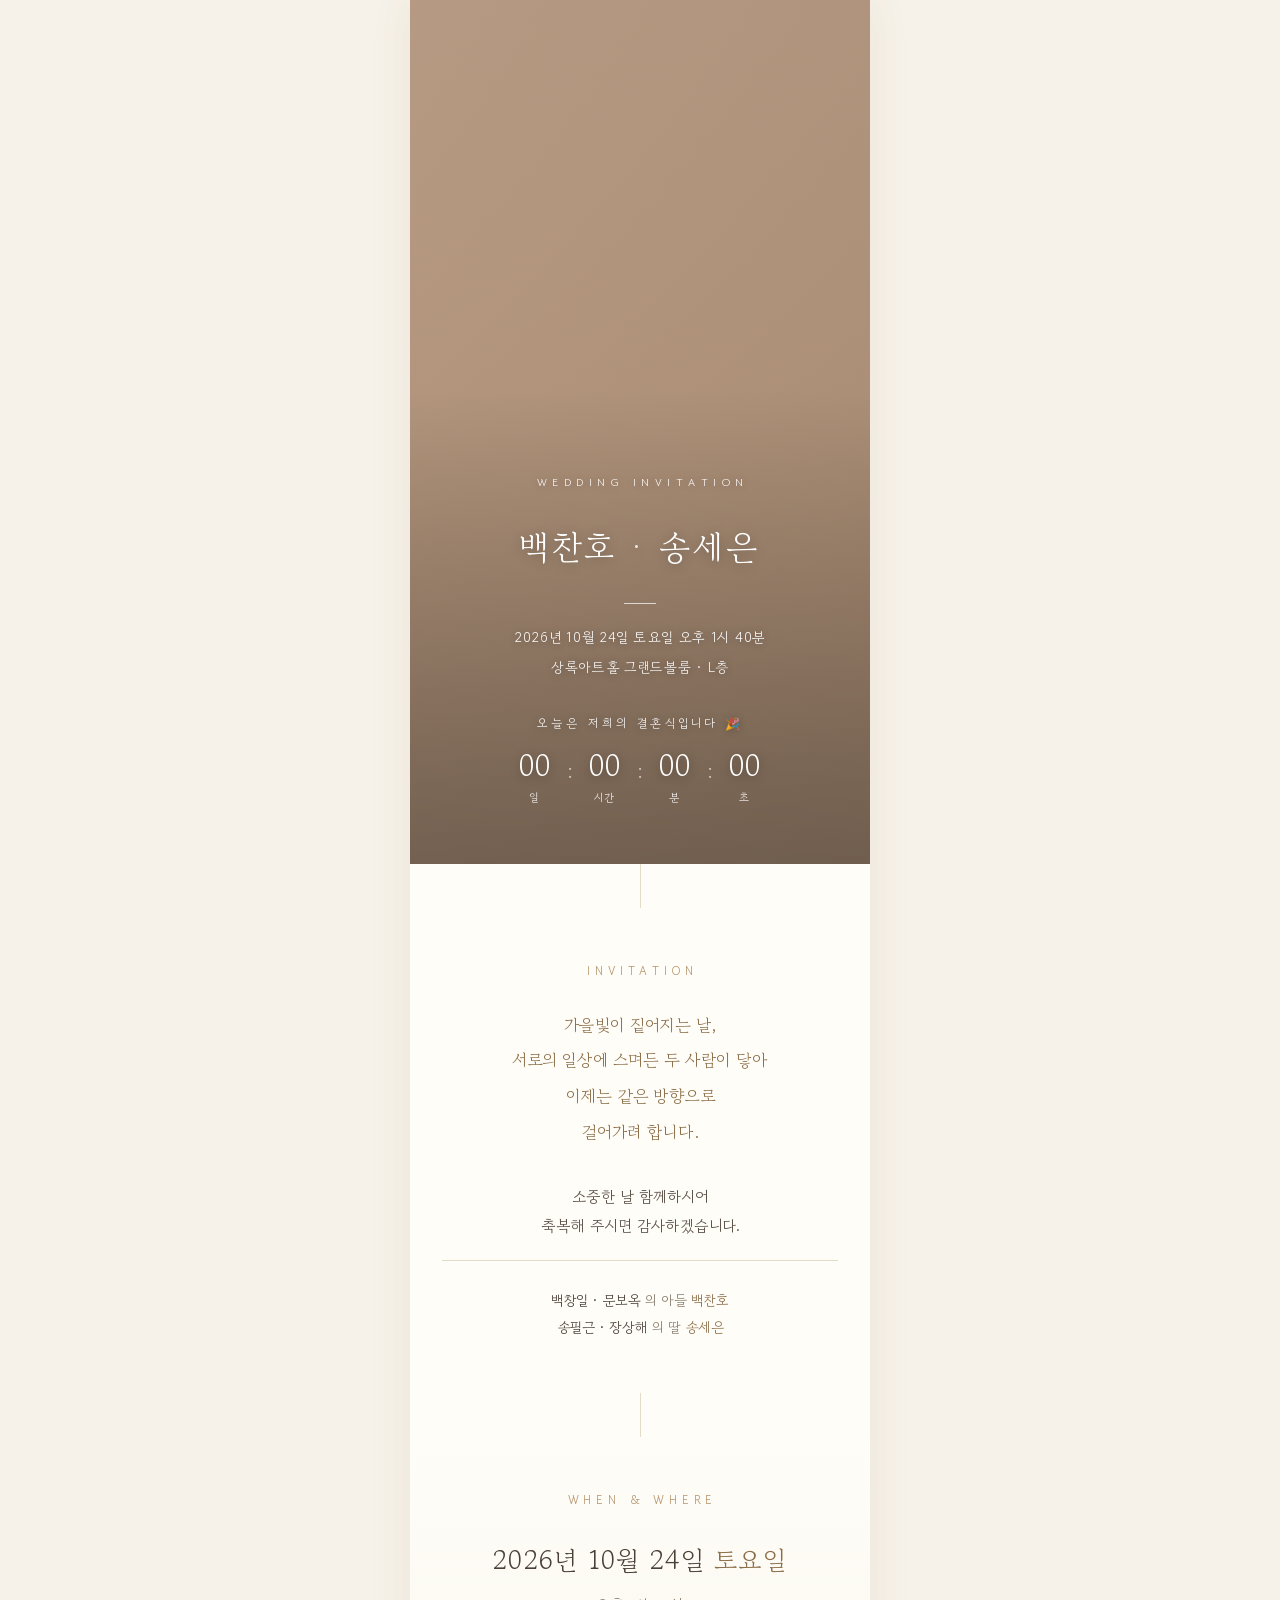
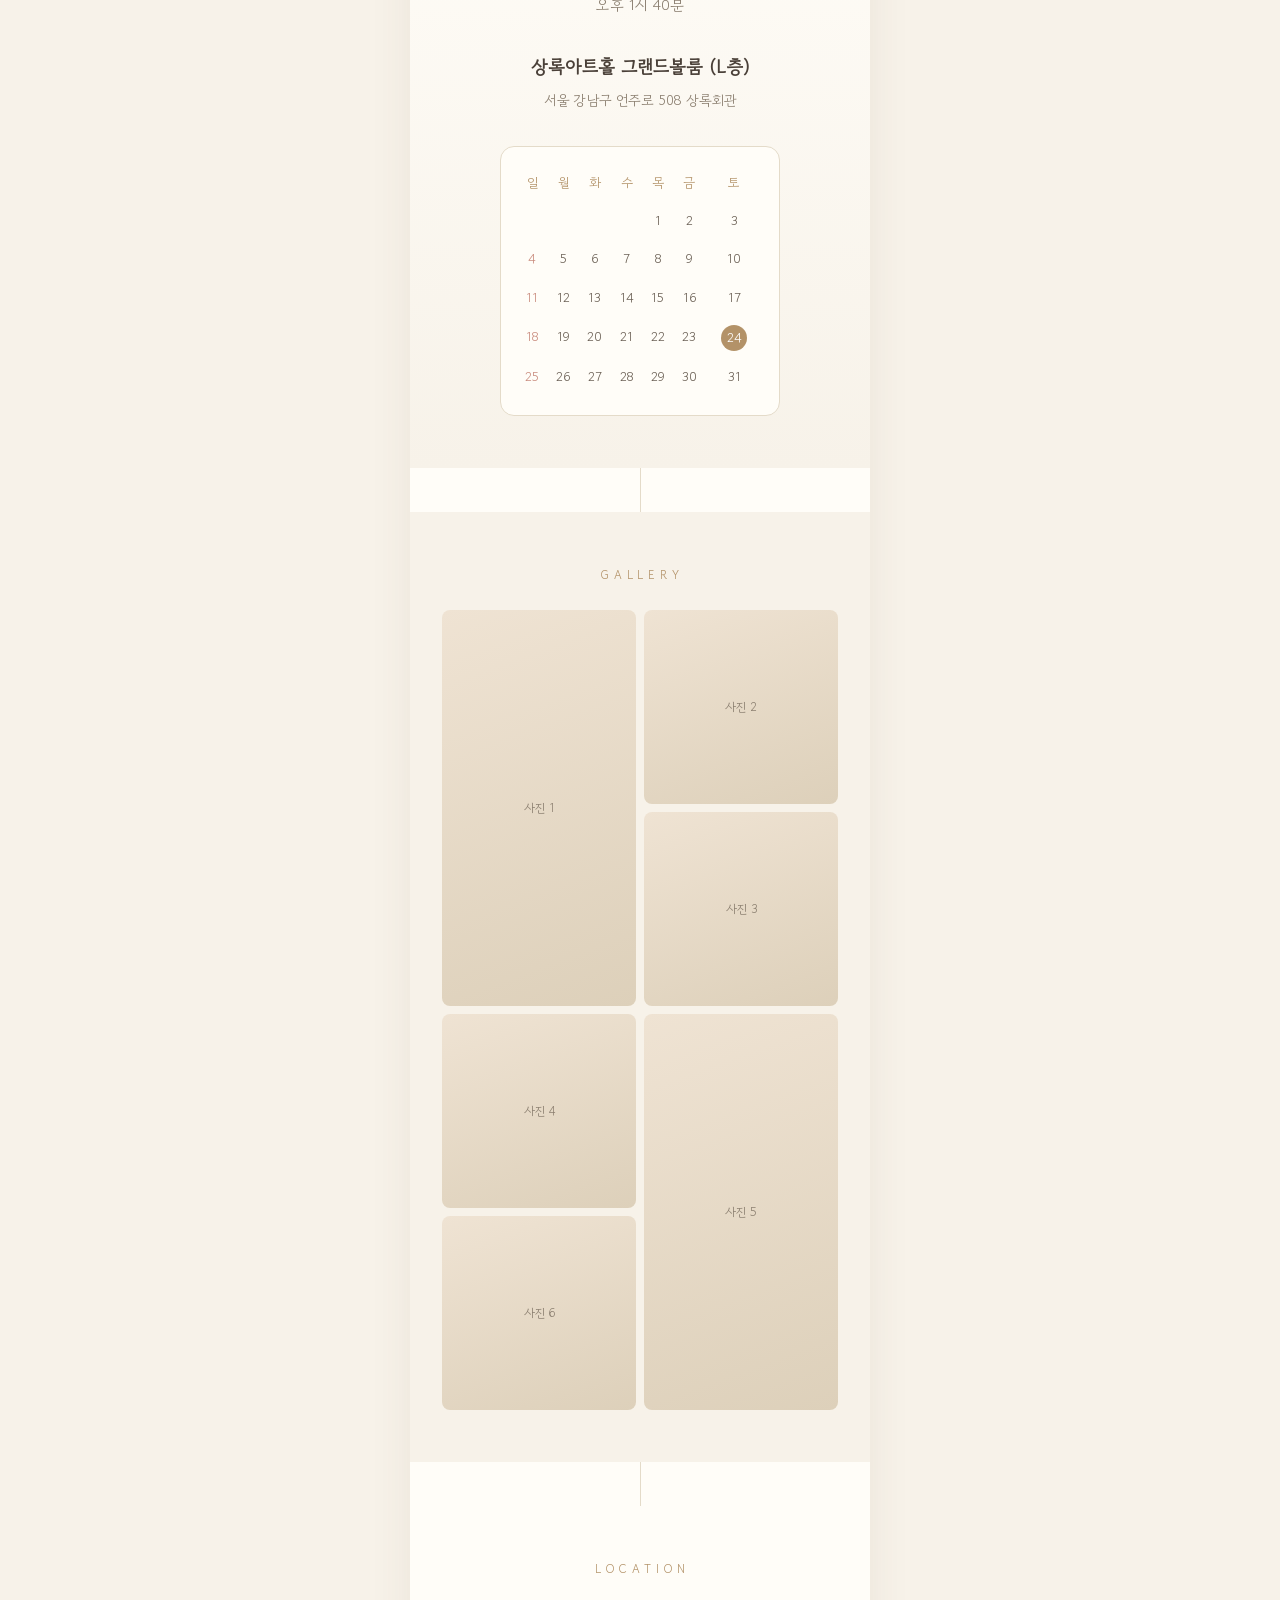
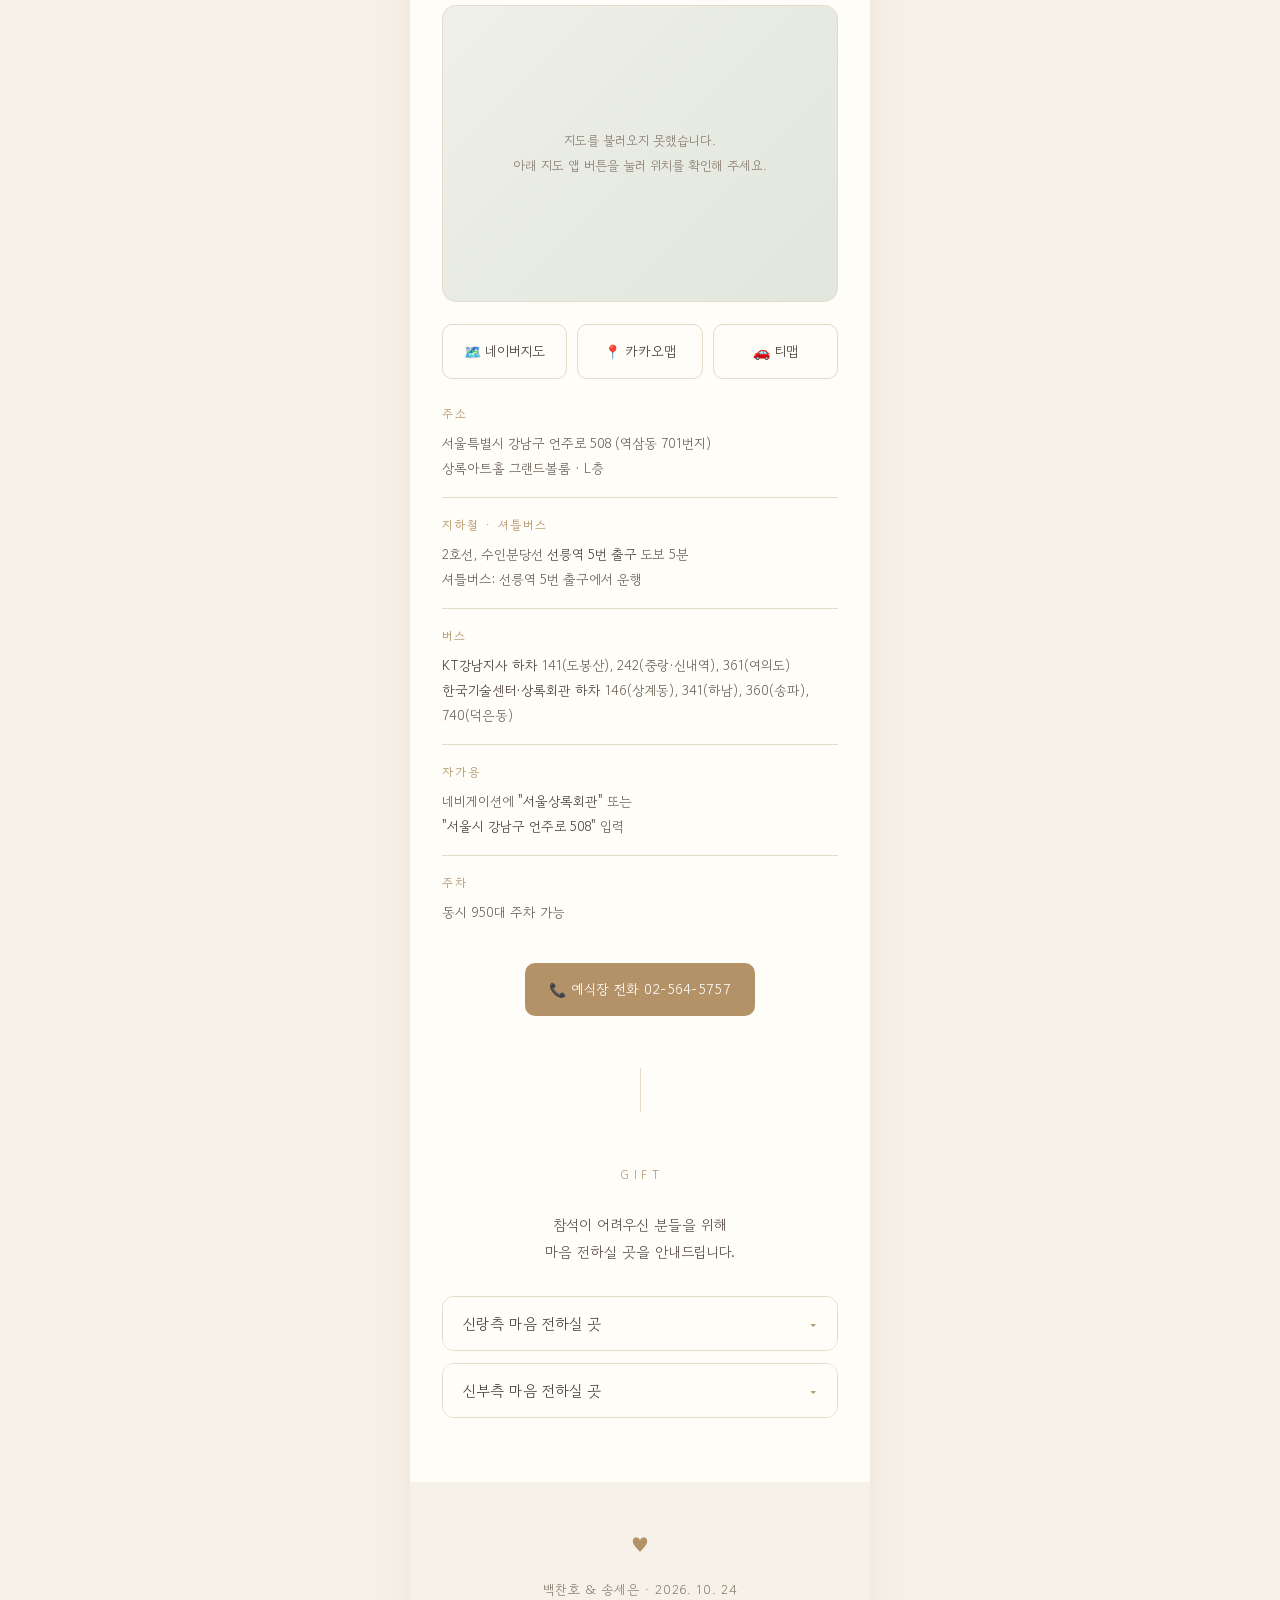
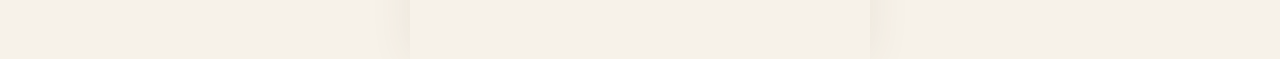
==== index.html @ 4d710226 "Add files via upload" ====
<!DOCTYPE html>
<html lang="ko">
<head>
<meta charset="UTF-8">
<meta name="viewport" content="width=device-width, initial-scale=1.0, maximum-scale=1.0, user-scalable=no">
<title>백찬호 · 송세은 결혼합니다</title>
<meta name="robots" content="noindex, nofollow">

<!-- 카톡 공유 미리보기 (본인 정보로 수정하세요) -->
<meta property="og:type" content="website">
<meta property="og:title" content="백찬호 · 송세은 결혼합니다">
<meta property="og:description" content="2026년 10월 24일 토요일 오후 1시 40분 · 상록아트홀 그랜드볼룸">
<meta property="og:image" content="https://bch-sse.github.io/oct-our-wedding/photos/main.jpg">
<meta property="og:url" content="https://bch-sse.github.io/oct-our-wedding/">

<link rel="preconnect" href="https://fonts.googleapis.com">
<link rel="preconnect" href="https://fonts.gstatic.com" crossorigin>
<link href="https://fonts.googleapis.com/css2?family=Gowun+Batang:wght@400;700&family=Gowun+Dodum&display=swap" rel="stylesheet">

<!-- 카카오맵 SDK (JavaScript 키 적용됨) -->
<script src="//dapi.kakao.com/v2/maps/sdk.js?appkey=fc96f2b0bfeb8deb82e54b97a297e946&libraries=services&autoload=false"></script>


<style>
:root{
  --cream:#F7F2E9;
  --paper:#FFFDF8;
  --ink:#4A4038;
  --soft:#8A7E6F;
  --line:#E4DBC9;
  --accent:#B39268;      /* 은은한 골드 */
  --accent-deep:#8C6E48;
  --blush:#EFE3D3;
}
*{margin:0;padding:0;box-sizing:border-box}
html{scroll-behavior:smooth}
body{
  background:var(--cream);
  color:var(--ink);
  font-family:'Gowun Dodum',sans-serif;
  line-height:1.9;
  -webkit-font-smoothing:antialiased;
}
.wrap{
  max-width:460px;
  margin:0 auto;
  background:var(--paper);
  min-height:100vh;
  box-shadow:0 0 40px rgba(90,70,45,.08);
  overflow:hidden;
}
.serif{font-family:'Gowun Batang',serif}

/* ── HERO ── */
.hero{
  position:relative;
  min-height:96vh;
  padding:0 28px;
  text-align:center;
  color:#fff;
  display:flex;
  flex-direction:column;
  align-items:center;
  justify-content:flex-end;
  padding-bottom:56px;
  overflow:hidden;
  /* 배경사진: photos/main.jpg 넣으면 자동 적용. 없으면 은은한 그라데이션 */
  background:
    linear-gradient(180deg, rgba(74,64,56,.15) 0%, rgba(74,64,56,.05) 45%, rgba(74,64,56,.55) 100%),
    linear-gradient(160deg,#c9a98f,#9d8168);
  background-size:cover;
  background-position:center;
}
.hero.has-photo{
  background:
    linear-gradient(180deg, rgba(50,42,36,.25) 0%, rgba(50,42,36,.08) 40%, rgba(40,32,26,.62) 100%),
    var(--hero-img) center/cover no-repeat;
}
.hero .eyebrow{
  font-size:11px;
  letter-spacing:.5em;
  color:rgba(255,255,255,.92);
  text-transform:uppercase;
  margin-bottom:22px;
  padding-left:.5em;
  text-shadow:0 1px 8px rgba(0,0,0,.25);
}
.hero .names{
  font-family:'Gowun Batang',serif;
  font-size:34px;
  letter-spacing:.06em;
  color:#fff;
  margin-bottom:8px;
  text-shadow:0 2px 12px rgba(0,0,0,.3);
}
.hero .names .amp{
  color:rgba(255,255,255,.85);margin:0 14px;font-size:26px;vertical-align:3px;font-weight:400;
}
.hero .hr{
  width:32px;height:1px;background:rgba(255,255,255,.7);
  margin:16px auto 20px;
}
.hero .when-line{
  font-size:14px;color:rgba(255,255,255,.95);letter-spacing:.05em;
  text-shadow:0 1px 8px rgba(0,0,0,.3);margin-bottom:3px;
}
.hero .place-line{
  font-size:14px;color:rgba(255,255,255,.9);letter-spacing:.05em;
  text-shadow:0 1px 8px rgba(0,0,0,.3);
}

/* 히어로 D-day 카운트다운 */
.count-label{
  margin-top:32px;font-size:12px;letter-spacing:.25em;
  color:rgba(255,255,255,.9);text-shadow:0 1px 8px rgba(0,0,0,.3);
  margin-bottom:14px;
}
.countdown{
  display:flex;align-items:center;gap:2px;
}
.count-box{
  display:flex;flex-direction:column;align-items:center;
  min-width:52px;
}
.count-box .n{
  font-family:'Gowun Batang',serif;
  font-size:30px;color:#fff;line-height:1.1;
  text-shadow:0 2px 10px rgba(0,0,0,.35);
}
.count-box .u{
  font-size:11px;color:rgba(255,255,255,.85);
  letter-spacing:.1em;margin-top:5px;
}
.count-sep{
  font-size:22px;color:rgba(255,255,255,.6);
  padding:0 4px;transform:translateY(-8px);
}
.hero .photo img{width:100%;height:100%;object-fit:cover;display:block}
.names{
  font-size:30px;
  letter-spacing:.04em;
  color:var(--ink);
  margin-bottom:10px;
}
.names .amp{color:var(--accent);margin:0 12px;font-size:24px;vertical-align:2px}
.date-line{
  font-size:14px;
  color:var(--soft);
  letter-spacing:.1em;
}

/* ── 공통 섹션 ── */
section{padding:52px 32px}
.divider{
  width:1px;height:44px;
  background:var(--line);
  margin:0 auto;
}
.label{
  text-align:center;
  font-size:12px;
  letter-spacing:.4em;
  color:var(--accent);
  text-transform:uppercase;
  margin-bottom:24px;
  padding-left:.4em;
}

/* ── 인사말 ── */
.greeting{text-align:center;background:var(--paper)}
.greeting p{
  font-size:15.5px;
  color:#5c5148;
  margin-bottom:20px;
}
.greeting .verse{
  font-family:'Gowun Batang',serif;
  font-size:17px;
  color:var(--accent-deep);
  line-height:2.1;
  margin-bottom:32px;
}
.parents{
  font-size:14px;color:var(--soft);
  border-top:1px solid var(--line);
  padding-top:26px;margin-top:8px;
}
.parents b{color:var(--ink);font-weight:400}
.parents .son{color:var(--accent-deep)}

/* ── 날짜/장소 ── */
.when{text-align:center;background:linear-gradient(180deg,var(--paper),var(--cream))}
.big-date{
  font-family:'Gowun Batang',serif;
  font-size:26px;color:var(--ink);
  letter-spacing:.05em;margin-bottom:6px;
}
.big-date .day{color:var(--accent-deep)}
.time{font-size:15px;color:var(--soft);margin-bottom:30px}
.place-name{font-size:18px;font-weight:700;margin-bottom:4px}
.place-addr{font-size:14px;color:var(--soft)}


/* 미니 캘린더 */
.cal{
  max-width:280px;margin:32px auto 0;
  border:1px solid var(--line);border-radius:14px;
  background:var(--paper);padding:18px 16px;
}
.cal table{width:100%;border-collapse:collapse;font-size:13px}
.cal th{color:var(--accent);font-weight:400;padding:6px 0}
.cal td{padding:7px 0;color:#6b6055}
.cal td.sun{color:#c98b7d}
.cal .mark{
  background:var(--accent);color:#fff;
  border-radius:50%;
  display:inline-block;width:26px;height:26px;line-height:26px;
}

/* ── 지도 ── */
.map{background:var(--paper);text-align:center}
.kakao-map{
  width:100%;border-radius:14px;overflow:hidden;
  border:1px solid var(--line);margin-bottom:22px;
  aspect-ratio:4/3;
  background:linear-gradient(135deg,#eef0e9,#e2e6dc);
}
.kakao-map .map-fallback{
  width:100%;height:100%;
  display:flex;align-items:center;justify-content:center;
  color:var(--soft);font-size:13px;text-align:center;padding:20px;
}
.map-btns{display:flex;gap:10px;flex-wrap:wrap;justify-content:center}
.map-btn{
  flex:1;min-width:120px;
  text-decoration:none;
  background:var(--paper);
  border:1px solid var(--line);
  color:var(--ink);
  padding:13px 8px;border-radius:10px;
  font-size:14px;
  transition:.15s;
  display:flex;align-items:center;justify-content:center;gap:6px;
}
.map-btn:active{background:var(--blush)}
.map-info{
  margin-top:24px;font-size:13.5px;color:var(--soft);
  text-align:left;line-height:1.85;
}
.map-info b{color:var(--ink);font-weight:400}
.info-block{
  padding:16px 0;
  border-top:1px solid var(--line);
}
.info-block:first-child{border-top:none;padding-top:0}
.info-t{
  font-size:12px;letter-spacing:.15em;
  color:var(--accent);margin-bottom:6px;
}
.info-block p{color:#6b6055}
.call-btn{
  display:inline-flex;align-items:center;justify-content:center;gap:6px;
  margin-top:22px;
  text-decoration:none;
  background:var(--accent);color:#fff;
  padding:13px 24px;border-radius:10px;
  font-size:14px;letter-spacing:.02em;
  transition:.15s;
}
.call-btn:active{background:var(--accent-deep)}

/* ── 갤러리 ── */
.gallery{background:var(--cream)}
.grid{
  display:grid;
  grid-template-columns:1fr 1fr;
  gap:8px;
}
.grid .cell{
  aspect-ratio:1;border-radius:8px;overflow:hidden;
  background:linear-gradient(160deg,var(--blush),#ddd0ba);
  display:flex;align-items:center;justify-content:center;
  color:var(--soft);font-size:12px;cursor:pointer;
}
.grid .cell img{width:100%;height:100%;object-fit:cover;display:block}
.grid .tall{grid-row:span 2;aspect-ratio:auto}

/* 라이트박스 */
.lightbox{
  position:fixed;inset:0;background:rgba(40,32,24,.92);
  display:none;align-items:center;justify-content:center;
  z-index:50;padding:20px;
}
.lightbox.on{display:flex}
.lightbox img{max-width:100%;max-height:90vh;border-radius:8px}
.lightbox .close{
  position:absolute;top:20px;right:24px;
  color:#fff;font-size:30px;background:none;border:none;cursor:pointer;
}

/* ── 계좌 ── */
.account{background:var(--paper)}
.account .lead{
  text-align:center;font-size:14.5px;color:#5c5148;
  margin-bottom:30px;
}
.acc-group{
  border:1px solid var(--line);border-radius:12px;
  margin-bottom:12px;overflow:hidden;
}
.acc-head{
  width:100%;text-align:left;
  background:var(--paper);border:none;cursor:pointer;
  padding:16px 20px;font-size:15px;color:var(--ink);
  display:flex;justify-content:space-between;align-items:center;
  font-family:inherit;
}
.acc-head .arrow{color:var(--accent);transition:.25s;font-size:13px}
.acc-group.open .arrow{transform:rotate(180deg)}
.acc-body{
  max-height:0;overflow:hidden;transition:max-height .3s ease;
  background:var(--cream);
}
.acc-row{
  padding:14px 20px;border-top:1px solid var(--line);
  display:flex;justify-content:space-between;align-items:center;gap:12px;
}
.acc-row .who{font-size:13px;color:var(--soft);margin-bottom:2px}
.acc-row .num{font-size:14px;color:var(--ink)}
.copy-btn{
  flex-shrink:0;
  background:var(--accent);color:#fff;border:none;
  padding:8px 14px;border-radius:8px;font-size:12.5px;cursor:pointer;
  font-family:inherit;transition:.15s;
}
.copy-btn:active{background:var(--accent-deep)}
.copy-btn.done{background:var(--accent-deep)}

/* ── 푸터 ── */
footer{
  text-align:center;padding:44px 32px 56px;
  background:var(--cream);
}
footer .heart{color:var(--accent);font-size:20px;margin-bottom:14px}
footer p{font-size:13px;color:var(--soft);letter-spacing:.05em}

/* 등장 애니메이션 */
.reveal{opacity:0;transform:translateY(20px);transition:.8s ease}
.reveal.in{opacity:1;transform:none}
</style>
</head>
<body>
<div class="wrap">

  <!-- HERO -->
  <div class="hero" id="hero">
    <div class="eyebrow">Wedding Invitation</div>
    <div class="names">백찬호<span class="amp">·</span>송세은</div>
    <div class="hr"></div>
    <div class="when-line">2026년 10월 24일 토요일 오후 1시 40분</div>
    <div class="place-line">상록아트홀 그랜드볼룸 · L층</div>

    <div class="count-label">결혼식까지</div>
    <div class="countdown" id="countdown">
      <div class="count-box"><span class="n" id="cd-d">00</span><span class="u">일</span></div>
      <span class="count-sep">:</span>
      <div class="count-box"><span class="n" id="cd-h">00</span><span class="u">시간</span></div>
      <span class="count-sep">:</span>
      <div class="count-box"><span class="n" id="cd-m">00</span><span class="u">분</span></div>
      <span class="count-sep">:</span>
      <div class="count-box"><span class="n" id="cd-s">00</span><span class="u">초</span></div>
    </div>
  </div>

  <div class="divider"></div>

  <!-- 인사말 -->
  <section class="greeting reveal">
    <div class="label">Invitation</div>
    <p class="verse serif">
      가을빛이 짙어지는 날,<br>
      서로의 일상에 스며든 두 사람이 닿아<br>
      이제는 같은 방향으로<br>
      걸어가려 합니다.
    </p>
    <p>
      소중한 날 함께하시어<br>
      축복해 주시면 감사하겠습니다.
    </p>
    <div class="parents">
      <b>백창일 · 문보옥</b> 의 아들 <b class="son">백찬호</b><br>
      <b>송필근 · 장상해</b> 의 딸 <b class="son">송세은</b>
    </div>
  </section>

  <div class="divider"></div>

  <!-- 날짜/장소 -->
  <section class="when reveal">
    <div class="label">When &amp; Where</div>
    <div class="big-date serif">2026년 10월 24일 <span class="day">토요일</span></div>
    <div class="time">오후 1시 40분</div>
    <div class="place-name">상록아트홀 그랜드볼룸 (L층)</div>
    <div class="place-addr">서울 강남구 언주로 508 상록회관</div>

    <div class="cal">
      <table>
        <tr><th class="sun">일</th><th>월</th><th>화</th><th>수</th><th>목</th><th>금</th><th>토</th></tr>
        <tr><td class="sun"></td><td></td><td></td><td></td><td>1</td><td>2</td><td>3</td></tr>
        <tr><td class="sun">4</td><td>5</td><td>6</td><td>7</td><td>8</td><td>9</td><td>10</td></tr>
        <tr><td class="sun">11</td><td>12</td><td>13</td><td>14</td><td>15</td><td>16</td><td>17</td></tr>
        <tr><td class="sun">18</td><td>19</td><td>20</td><td>21</td><td>22</td><td>23</td><td><span class="mark">24</span></td></tr>
        <tr><td class="sun">25</td><td>26</td><td>27</td><td>28</td><td>29</td><td>30</td><td>31</td></tr>
      </table>
    </div>
  </section>

  <div class="divider"></div>

  <!-- 갤러리 -->
  <section class="gallery reveal">
    <div class="label">Gallery</div>
    <div class="grid" id="grid">
      <div class="cell tall" data-src="">사진 1</div>
      <div class="cell" data-src="">사진 2</div>
      <div class="cell" data-src="">사진 3</div>
      <div class="cell" data-src="">사진 4</div>
      <div class="cell tall" data-src="">사진 5</div>
      <div class="cell" data-src="">사진 6</div>
    </div>
  </section>

  <div class="divider"></div>

  <!-- 지도 -->
  <section class="map reveal">
    <div class="label">Location</div>
    <div id="kakaoMap" class="kakao-map"></div>
    <div class="map-btns">
      <a class="map-btn" href="https://map.naver.com/p/search/상록아트홀" target="_blank" rel="noopener">🗺️ 네이버지도</a>
      <a class="map-btn" href="https://map.kakao.com/?q=상록아트홀" target="_blank" rel="noopener">📍 카카오맵</a>
      <a class="map-btn" href="https://tmap.life/route?goalname=상록아트홀" target="_blank" rel="noopener">🚗 티맵</a>
    </div>
    <div class="map-info">
      <div class="info-block">
        <div class="info-t">주소</div>
        <p>서울특별시 강남구 언주로 508 (역삼동 701번지)<br>상록아트홀 그랜드볼룸 · L층</p>
      </div>
      <div class="info-block">
        <div class="info-t">지하철 · 셔틀버스</div>
        <p>2호선, 수인분당선 <b>선릉역 5번 출구</b> 도보 5분<br>
        셔틀버스: 선릉역 5번 출구에서 운행</p>
      </div>
      <div class="info-block">
        <div class="info-t">버스</div>
        <p><b>KT강남지사 하차</b> 141(도봉산), 242(중랑·신내역), 361(여의도)<br>
        <b>한국기술센터·상록회관 하차</b> 146(상계동), 341(하남), 360(송파), 740(덕은동)</p>
      </div>
      <div class="info-block">
        <div class="info-t">자가용</div>
        <p>네비게이션에 <b>"서울상록회관"</b> 또는<br>
        <b>"서울시 강남구 언주로 508"</b> 입력</p>
      </div>
      <div class="info-block">
        <div class="info-t">주차</div>
        <p>동시 950대 주차 가능</p>
      </div>
    </div>
    <a class="call-btn" href="tel:0225645757">📞 예식장 전화 02-564-5757</a>
  </section>

  <div class="divider"></div>

  <!-- 계좌 -->
  <section class="account reveal">
    <div class="label">Gift</div>
    <p class="lead">참석이 어려우신 분들을 위해<br>마음 전하실 곳을 안내드립니다.</p>

    <div class="acc-group">
      <button class="acc-head" onclick="toggleAcc(this)">
        신랑측 마음 전하실 곳 <span class="arrow">▾</span>
      </button>
      <div class="acc-body">
        <div class="acc-row">
          <div>
            <div class="who">신랑 · 백찬호</div>
            <div class="num">○○은행 000-000-000000</div>
          </div>
          <button class="copy-btn" onclick="copyAcc(this,'000000000000')">복사</button>
        </div>
        <div class="acc-row">
          <div>
            <div class="who">아버지 · 백창일</div>
            <div class="num">○○은행 123-456-789013</div>
          </div>
          <button class="copy-btn" onclick="copyAcc(this,'123456789013')">복사</button>
        </div>
      </div>
    </div>

    <div class="acc-group">
      <button class="acc-head" onclick="toggleAcc(this)">
        신부측 마음 전하실 곳 <span class="arrow">▾</span>
      </button>
      <div class="acc-body">
        <div class="acc-row">
          <div>
            <div class="who">신부 · 송세은</div>
            <div class="num">○○은행 000-000-000000</div>
          </div>
          <button class="copy-btn" onclick="copyAcc(this,'000000000000')">복사</button>
        </div>
        <div class="acc-row">
          <div>
            <div class="who">아버지 · 송필근</div>
            <div class="num">○○은행 987-654-321099</div>
          </div>
          <button class="copy-btn" onclick="copyAcc(this,'987654321099')">복사</button>
        </div>
      </div>
    </div>
  </section>

  <footer>
    <div class="heart">♥</div>
    <p>백찬호 &amp; 송세은 · 2026. 10. 24</p>
  </footer>

</div>

<!-- 라이트박스 -->
<div class="lightbox" id="lb" onclick="closeLb(event)">
  <button class="close" onclick="closeLb(event)">×</button>
  <img id="lb-img" src="" alt="">
</div>

<script>
// 배경사진 자동 적용: photos/main.jpg 파일을 넣으면 히어로 배경으로 뜹니다.
(function(){
  const hero=document.getElementById('hero');
  const img=new Image();
  img.onload=function(){
    hero.style.setProperty('--hero-img','url("photos/main.jpg")');
    hero.classList.add('has-photo');
  };
  img.src='photos/main.jpg';
})();

// 실시간 카운트다운 (예식 일시를 본인 것으로 수정하세요)
(function(){
  // 2026년 10월 24일 오후 1시 40분 (월은 0부터: 9=10월)
  const wedding=new Date(2026,9,24,13,40,0);
  const d=document.getElementById('cd-d');
  const h=document.getElementById('cd-h');
  const m=document.getElementById('cd-m');
  const s=document.getElementById('cd-s');
  const label=document.querySelector('.count-label');
  if(!d) return;
  const pad=n=>String(n).padStart(2,'0');
  function tick(){
    const now=new Date();
    let diff=Math.floor((wedding-now)/1000);
    if(diff<=0){
      label.textContent='오늘은 저희의 결혼식입니다 🎉';
      d.textContent='00';h.textContent='00';m.textContent='00';s.textContent='00';
      clearInterval(timer);
      return;
    }
    const days=Math.floor(diff/86400); diff%=86400;
    const hrs=Math.floor(diff/3600); diff%=3600;
    const mins=Math.floor(diff/60);
    const secs=diff%60;
    d.textContent=pad(days);
    h.textContent=pad(hrs);
    m.textContent=pad(mins);
    s.textContent=pad(secs);
  }
  tick();
  const timer=setInterval(tick,1000);
})();
</script>
<script>
// 카카오맵 표시 (주소를 좌표로 변환해서 마커 표시)
(function(){
  const el=document.getElementById('kakaoMap');
  if(!el) return;
  const VENUE='서울특별시 강남구 언주로 508';   // 예식장 주소
  const VENUE_NAME='상록아트홀 그랜드볼룸';

  function showFallback(){
    el.innerHTML='<div class="map-fallback">지도를 불러오지 못했습니다.<br>아래 지도 앱 버튼을 눌러 위치를 확인해 주세요.</div>';
  }
  // SDK 로드 실패(키 미설정 등) 시 안내
  if(typeof kakao==='undefined'||!kakao.maps){
    showFallback();
    return;
  }
  kakao.maps.load(function(){
    const geocoder=new kakao.maps.services.Geocoder();
    geocoder.addressSearch(VENUE, function(result,status){
      if(status===kakao.maps.services.Status.OK){
        const coords=new kakao.maps.LatLng(result[0].y, result[0].x);
        const map=new kakao.maps.Map(el,{center:coords,level:4});
        const marker=new kakao.maps.Marker({map:map,position:coords});
        const iw=new kakao.maps.InfoWindow({
          content:'<div style="padding:6px 10px;font-size:12px;white-space:nowrap;">'+VENUE_NAME+'</div>'
        });
        iw.open(map,marker);
        map.setDraggable(true);
        // 마커 클릭 시 카카오맵 길찾기로 이동
        kakao.maps.event.addListener(marker,'click',function(){
          window.open('https://map.kakao.com/?q='+encodeURIComponent(VENUE_NAME));
        });
      }else{
        showFallback();
      }
    });
  });
})();
</script>
<script>
// 계좌 접기
function toggleAcc(btn){
  const g=btn.parentElement;
  const body=g.querySelector('.acc-body');
  const open=g.classList.toggle('open');
  body.style.maxHeight=open?body.scrollHeight+'px':'0';
}
// 계좌 복사
function copyAcc(btn,num){
  navigator.clipboard.writeText(num).then(()=>{
    const t=btn.textContent;
    btn.textContent='복사됨';btn.classList.add('done');
    setTimeout(()=>{btn.textContent=t;btn.classList.remove('done')},1400);
  }).catch(()=>{
    // 클립보드 미지원 폴백
    prompt('계좌번호를 복사하세요',num);
  });
}
// 갤러리 라이트박스 (사진 넣으면 data-src에 경로 지정)
document.querySelectorAll('#grid .cell').forEach(c=>{
  c.addEventListener('click',()=>{
    const src=c.dataset.src;
    if(!src) return;
    document.getElementById('lb-img').src=src;
    document.getElementById('lb').classList.add('on');
  });
});
function closeLb(e){
  if(e.target.id==='lb'||e.target.classList.contains('close')||e.target.id==='lb-img'){
    document.getElementById('lb').classList.remove('on');
  }
}
// 스크롤 등장
const io=new IntersectionObserver(es=>{
  es.forEach(e=>{if(e.isIntersecting)e.target.classList.add('in')});
},{threshold:.15});
document.querySelectorAll('.reveal').forEach(el=>io.observe(el));
</script>
</body>
</html>
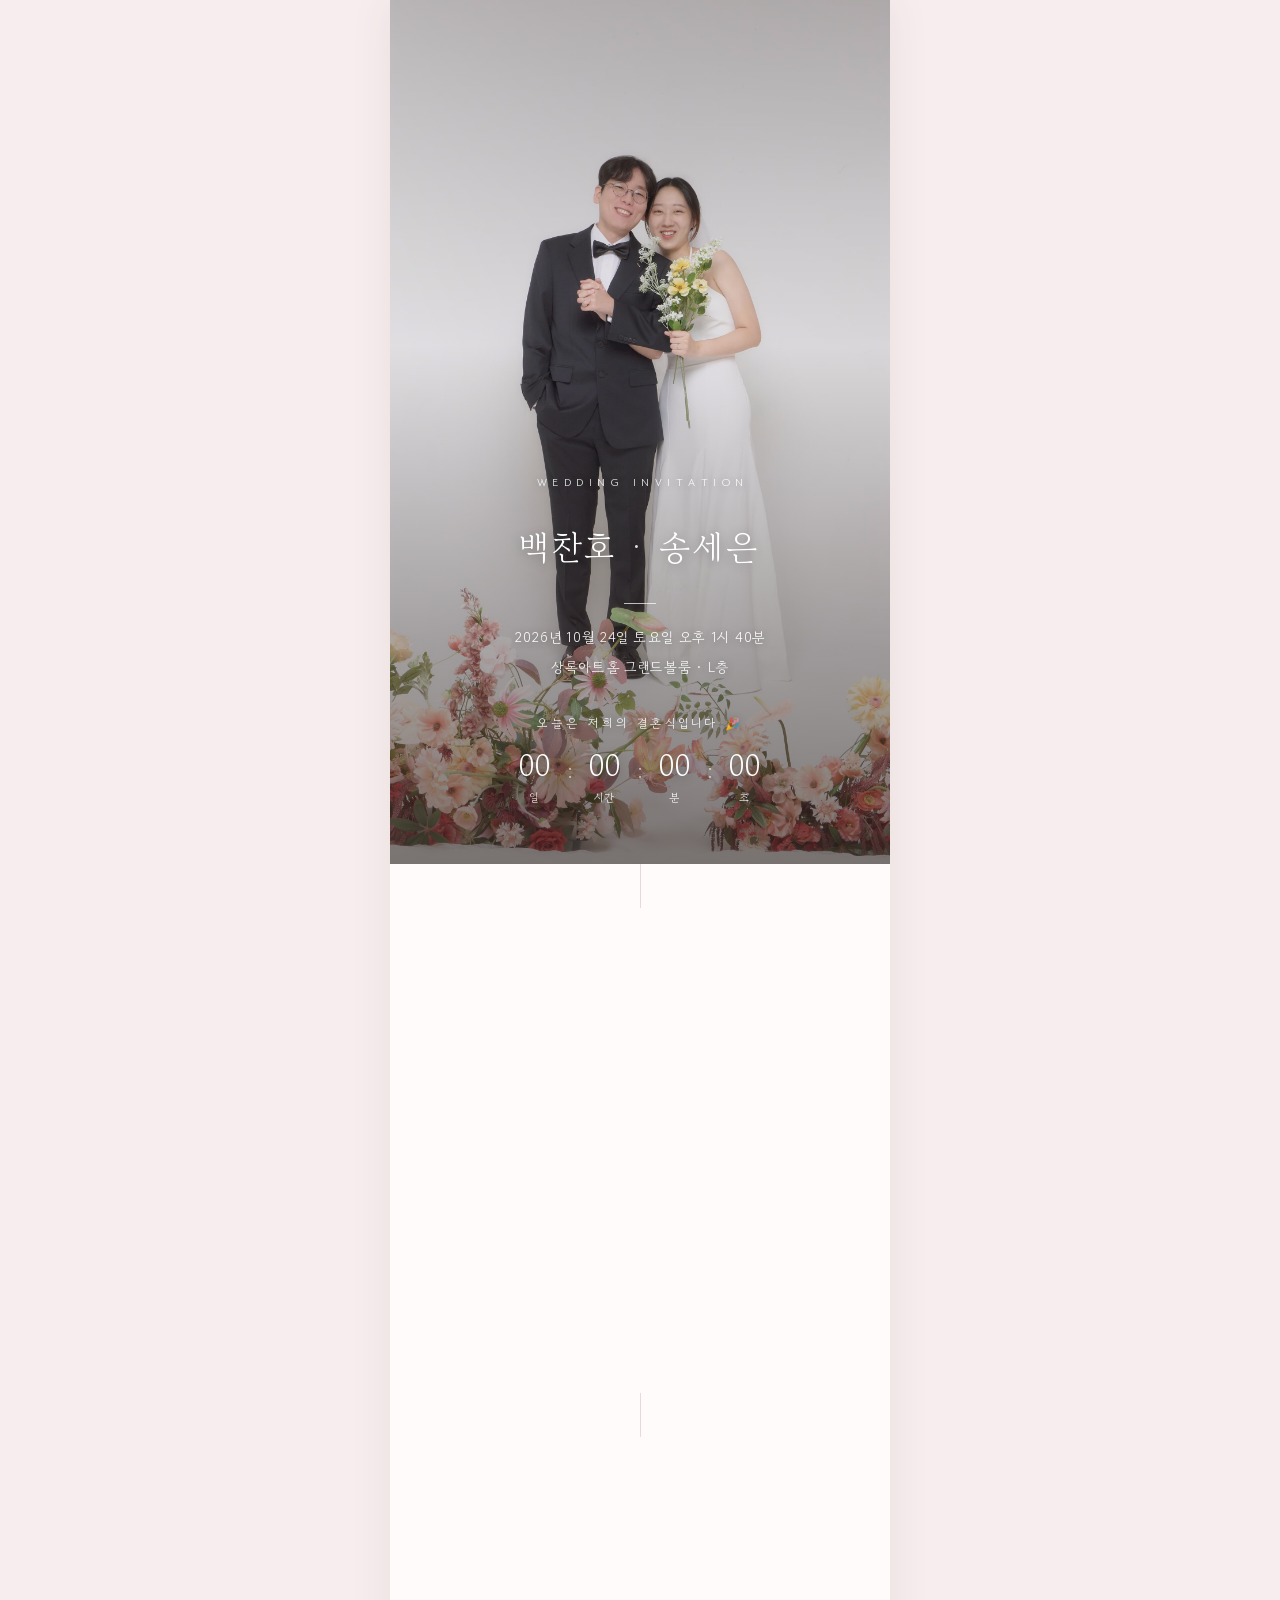
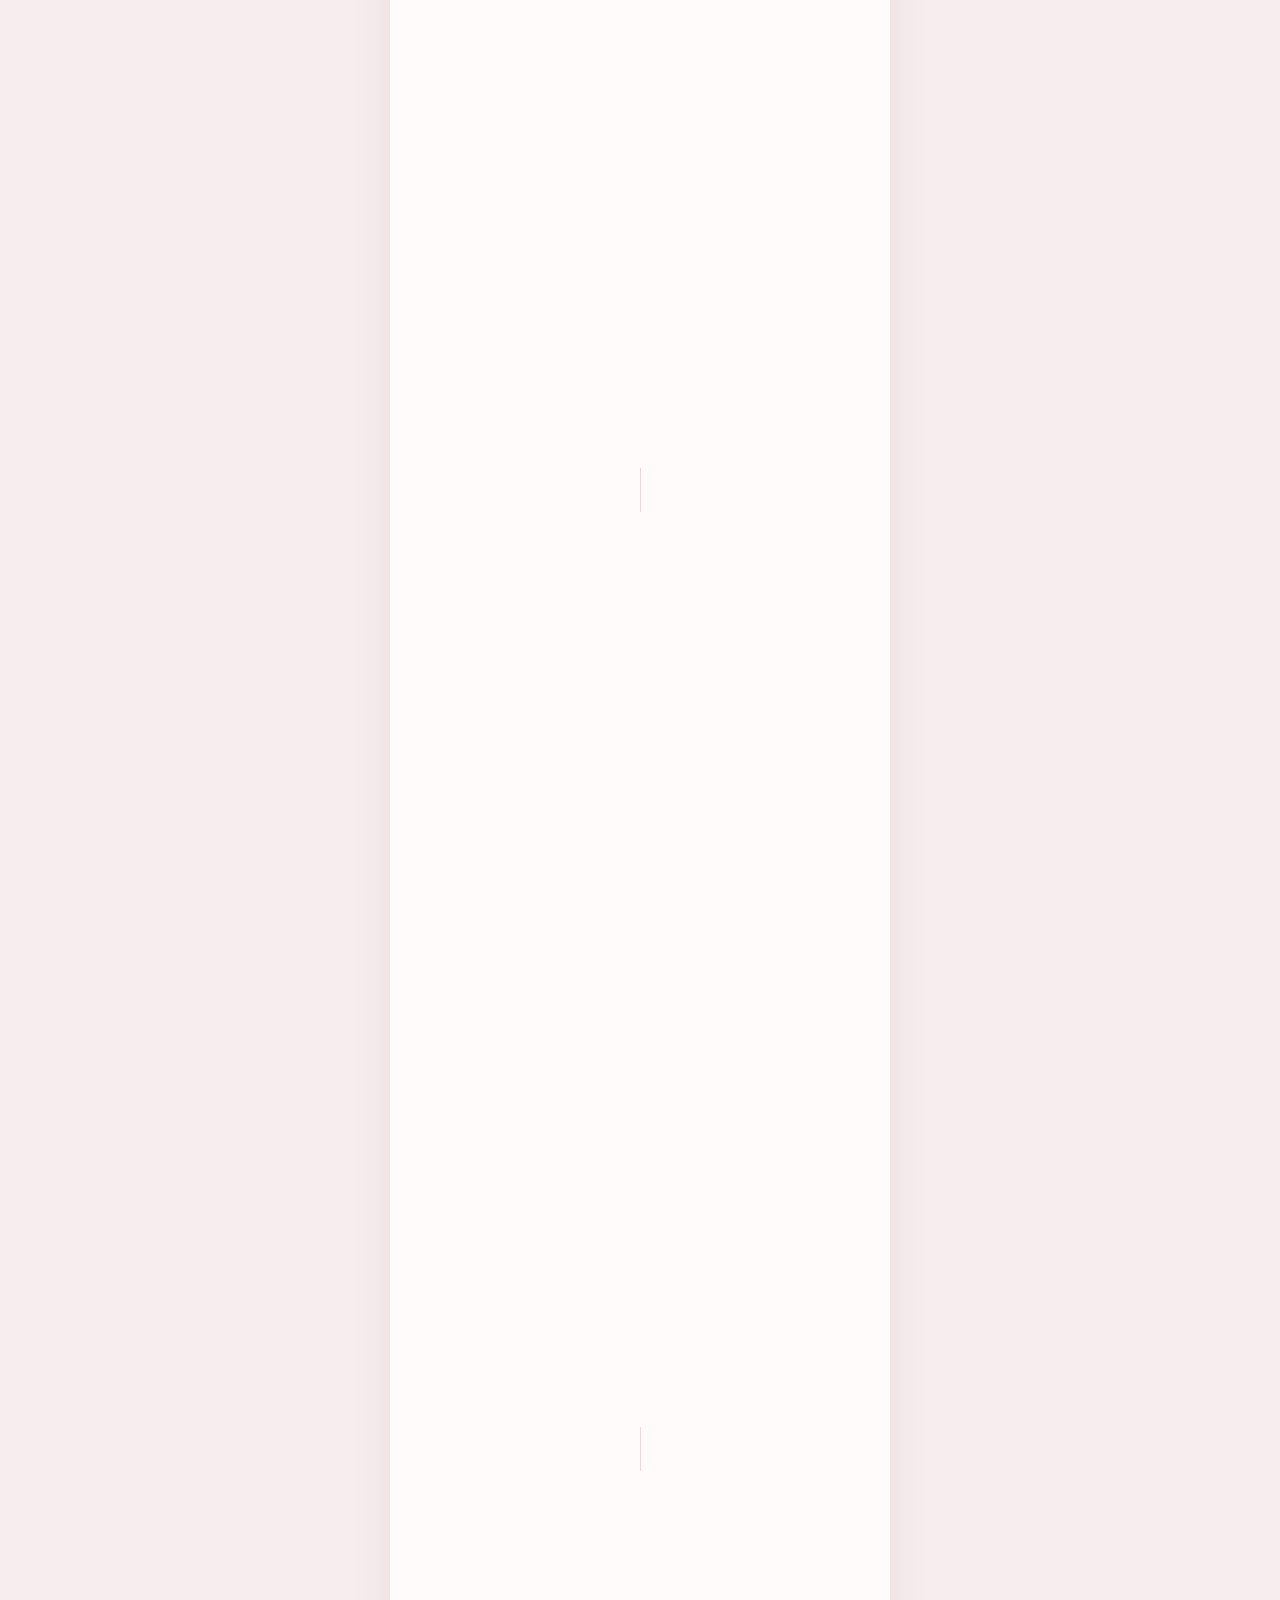
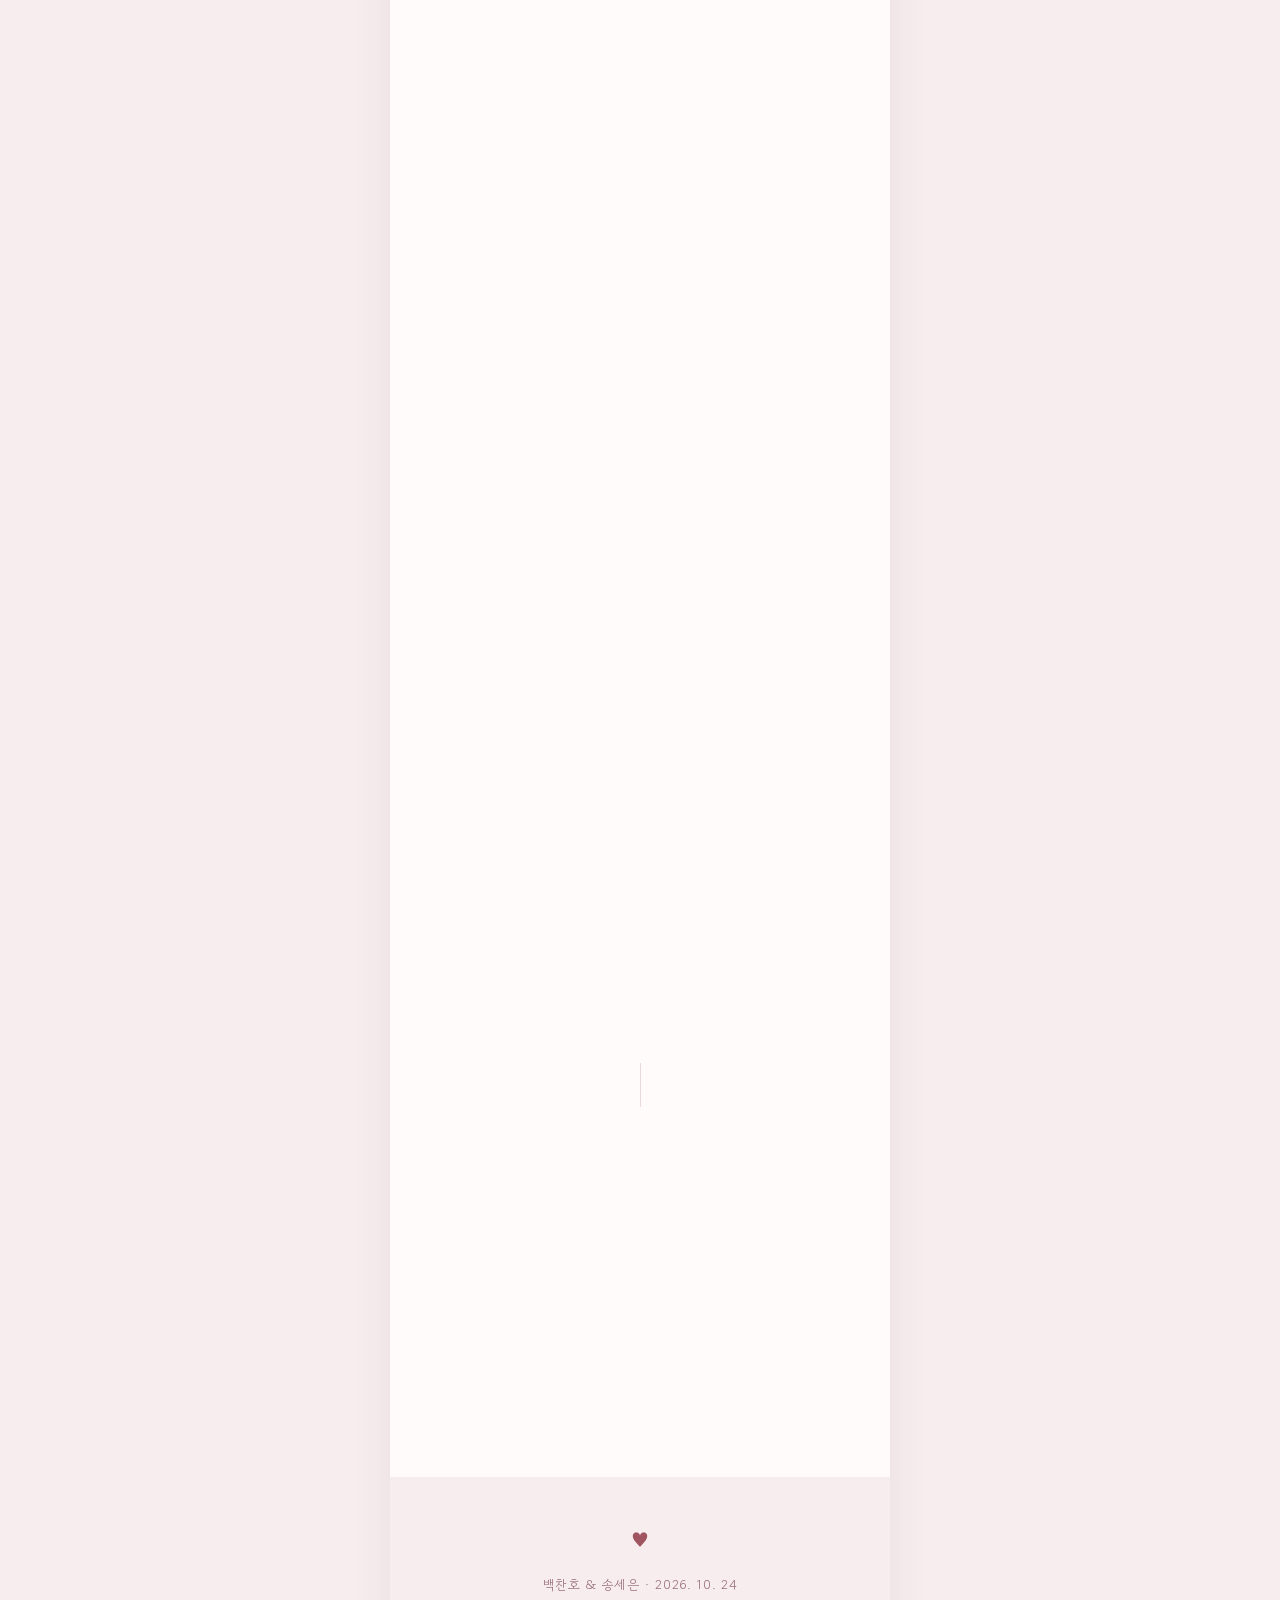
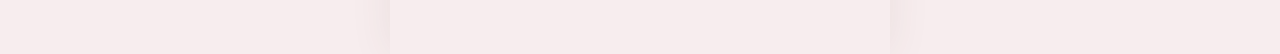
==== commit 79908374: "Add files via upload" ====
--- a/index.html
+++ b/index.html
@@ -3,14 +3,14 @@
 <head>
 <meta charset="UTF-8">
 <meta name="viewport" content="width=device-width, initial-scale=1.0, maximum-scale=1.0, user-scalable=no">
-<title>백찬호 · 송세은 결혼합니다</title>
+<title>백찬호 ♥ 송세은 결혼합니다</title>
 <meta name="robots" content="noindex, nofollow">
 
-<!-- 카톡 공유 미리보기 (본인 정보로 수정하세요) -->
+<!-- 카톡 공유 미리보기 -->
 <meta property="og:type" content="website">
-<meta property="og:title" content="백찬호 · 송세은 결혼합니다">
+<meta property="og:title" content="백찬호 ♥ 송세은 결혼합니다">
 <meta property="og:description" content="2026년 10월 24일 토요일 오후 1시 40분 · 상록아트홀 그랜드볼룸">
-<meta property="og:image" content="https://bch-sse.github.io/oct-our-wedding/photos/main.jpg">
+<meta property="og:image" content="https://bch-sse.github.io/oct-our-wedding/photos/21.jpg">
 <meta property="og:url" content="https://bch-sse.github.io/oct-our-wedding/">
 
 <link rel="preconnect" href="https://fonts.googleapis.com">
@@ -20,334 +20,8 @@
 <!-- 카카오맵 SDK (JavaScript 키 적용됨) -->
 <script src="//dapi.kakao.com/v2/maps/sdk.js?appkey=fc96f2b0bfeb8deb82e54b97a297e946&libraries=services&autoload=false"></script>
 
-
-<style>
-:root{
-  --cream:#F7F2E9;
-  --paper:#FFFDF8;
-  --ink:#4A4038;
-  --soft:#8A7E6F;
-  --line:#E4DBC9;
-  --accent:#B39268;      /* 은은한 골드 */
-  --accent-deep:#8C6E48;
-  --blush:#EFE3D3;
-}
-*{margin:0;padding:0;box-sizing:border-box}
-html{scroll-behavior:smooth}
-body{
-  background:var(--cream);
-  color:var(--ink);
-  font-family:'Gowun Dodum',sans-serif;
-  line-height:1.9;
-  -webkit-font-smoothing:antialiased;
-}
-.wrap{
-  max-width:460px;
-  margin:0 auto;
-  background:var(--paper);
-  min-height:100vh;
-  box-shadow:0 0 40px rgba(90,70,45,.08);
-  overflow:hidden;
-}
-.serif{font-family:'Gowun Batang',serif}
-
-/* ── HERO ── */
-.hero{
-  position:relative;
-  min-height:96vh;
-  padding:0 28px;
-  text-align:center;
-  color:#fff;
-  display:flex;
-  flex-direction:column;
-  align-items:center;
-  justify-content:flex-end;
-  padding-bottom:56px;
-  overflow:hidden;
-  /* 배경사진: photos/main.jpg 넣으면 자동 적용. 없으면 은은한 그라데이션 */
-  background:
-    linear-gradient(180deg, rgba(74,64,56,.15) 0%, rgba(74,64,56,.05) 45%, rgba(74,64,56,.55) 100%),
-    linear-gradient(160deg,#c9a98f,#9d8168);
-  background-size:cover;
-  background-position:center;
-}
-.hero.has-photo{
-  background:
-    linear-gradient(180deg, rgba(50,42,36,.25) 0%, rgba(50,42,36,.08) 40%, rgba(40,32,26,.62) 100%),
-    var(--hero-img) center/cover no-repeat;
-}
-.hero .eyebrow{
-  font-size:11px;
-  letter-spacing:.5em;
-  color:rgba(255,255,255,.92);
-  text-transform:uppercase;
-  margin-bottom:22px;
-  padding-left:.5em;
-  text-shadow:0 1px 8px rgba(0,0,0,.25);
-}
-.hero .names{
-  font-family:'Gowun Batang',serif;
-  font-size:34px;
-  letter-spacing:.06em;
-  color:#fff;
-  margin-bottom:8px;
-  text-shadow:0 2px 12px rgba(0,0,0,.3);
-}
-.hero .names .amp{
-  color:rgba(255,255,255,.85);margin:0 14px;font-size:26px;vertical-align:3px;font-weight:400;
-}
-.hero .hr{
-  width:32px;height:1px;background:rgba(255,255,255,.7);
-  margin:16px auto 20px;
-}
-.hero .when-line{
-  font-size:14px;color:rgba(255,255,255,.95);letter-spacing:.05em;
-  text-shadow:0 1px 8px rgba(0,0,0,.3);margin-bottom:3px;
-}
-.hero .place-line{
-  font-size:14px;color:rgba(255,255,255,.9);letter-spacing:.05em;
-  text-shadow:0 1px 8px rgba(0,0,0,.3);
-}
-
-/* 히어로 D-day 카운트다운 */
-.count-label{
-  margin-top:32px;font-size:12px;letter-spacing:.25em;
-  color:rgba(255,255,255,.9);text-shadow:0 1px 8px rgba(0,0,0,.3);
-  margin-bottom:14px;
-}
-.countdown{
-  display:flex;align-items:center;gap:2px;
-}
-.count-box{
-  display:flex;flex-direction:column;align-items:center;
-  min-width:52px;
-}
-.count-box .n{
-  font-family:'Gowun Batang',serif;
-  font-size:30px;color:#fff;line-height:1.1;
-  text-shadow:0 2px 10px rgba(0,0,0,.35);
-}
-.count-box .u{
-  font-size:11px;color:rgba(255,255,255,.85);
-  letter-spacing:.1em;margin-top:5px;
-}
-.count-sep{
-  font-size:22px;color:rgba(255,255,255,.6);
-  padding:0 4px;transform:translateY(-8px);
-}
-.hero .photo img{width:100%;height:100%;object-fit:cover;display:block}
-.names{
-  font-size:30px;
-  letter-spacing:.04em;
-  color:var(--ink);
-  margin-bottom:10px;
-}
-.names .amp{color:var(--accent);margin:0 12px;font-size:24px;vertical-align:2px}
-.date-line{
-  font-size:14px;
-  color:var(--soft);
-  letter-spacing:.1em;
-}
-
-/* ── 공통 섹션 ── */
-section{padding:52px 32px}
-.divider{
-  width:1px;height:44px;
-  background:var(--line);
-  margin:0 auto;
-}
-.label{
-  text-align:center;
-  font-size:12px;
-  letter-spacing:.4em;
-  color:var(--accent);
-  text-transform:uppercase;
-  margin-bottom:24px;
-  padding-left:.4em;
-}
-
-/* ── 인사말 ── */
-.greeting{text-align:center;background:var(--paper)}
-.greeting p{
-  font-size:15.5px;
-  color:#5c5148;
-  margin-bottom:20px;
-}
-.greeting .verse{
-  font-family:'Gowun Batang',serif;
-  font-size:17px;
-  color:var(--accent-deep);
-  line-height:2.1;
-  margin-bottom:32px;
-}
-.parents{
-  font-size:14px;color:var(--soft);
-  border-top:1px solid var(--line);
-  padding-top:26px;margin-top:8px;
-}
-.parents b{color:var(--ink);font-weight:400}
-.parents .son{color:var(--accent-deep)}
-
-/* ── 날짜/장소 ── */
-.when{text-align:center;background:linear-gradient(180deg,var(--paper),var(--cream))}
-.big-date{
-  font-family:'Gowun Batang',serif;
-  font-size:26px;color:var(--ink);
-  letter-spacing:.05em;margin-bottom:6px;
-}
-.big-date .day{color:var(--accent-deep)}
-.time{font-size:15px;color:var(--soft);margin-bottom:30px}
-.place-name{font-size:18px;font-weight:700;margin-bottom:4px}
-.place-addr{font-size:14px;color:var(--soft)}
-
-
-/* 미니 캘린더 */
-.cal{
-  max-width:280px;margin:32px auto 0;
-  border:1px solid var(--line);border-radius:14px;
-  background:var(--paper);padding:18px 16px;
-}
-.cal table{width:100%;border-collapse:collapse;font-size:13px}
-.cal th{color:var(--accent);font-weight:400;padding:6px 0}
-.cal td{padding:7px 0;color:#6b6055}
-.cal td.sun{color:#c98b7d}
-.cal .mark{
-  background:var(--accent);color:#fff;
-  border-radius:50%;
-  display:inline-block;width:26px;height:26px;line-height:26px;
-}
-
-/* ── 지도 ── */
-.map{background:var(--paper);text-align:center}
-.kakao-map{
-  width:100%;border-radius:14px;overflow:hidden;
-  border:1px solid var(--line);margin-bottom:22px;
-  aspect-ratio:4/3;
-  background:linear-gradient(135deg,#eef0e9,#e2e6dc);
-}
-.kakao-map .map-fallback{
-  width:100%;height:100%;
-  display:flex;align-items:center;justify-content:center;
-  color:var(--soft);font-size:13px;text-align:center;padding:20px;
-}
-.map-btns{display:flex;gap:10px;flex-wrap:wrap;justify-content:center}
-.map-btn{
-  flex:1;min-width:120px;
-  text-decoration:none;
-  background:var(--paper);
-  border:1px solid var(--line);
-  color:var(--ink);
-  padding:13px 8px;border-radius:10px;
-  font-size:14px;
-  transition:.15s;
-  display:flex;align-items:center;justify-content:center;gap:6px;
-}
-.map-btn:active{background:var(--blush)}
-.map-info{
-  margin-top:24px;font-size:13.5px;color:var(--soft);
-  text-align:left;line-height:1.85;
-}
-.map-info b{color:var(--ink);font-weight:400}
-.info-block{
-  padding:16px 0;
-  border-top:1px solid var(--line);
-}
-.info-block:first-child{border-top:none;padding-top:0}
-.info-t{
-  font-size:12px;letter-spacing:.15em;
-  color:var(--accent);margin-bottom:6px;
-}
-.info-block p{color:#6b6055}
-.call-btn{
-  display:inline-flex;align-items:center;justify-content:center;gap:6px;
-  margin-top:22px;
-  text-decoration:none;
-  background:var(--accent);color:#fff;
-  padding:13px 24px;border-radius:10px;
-  font-size:14px;letter-spacing:.02em;
-  transition:.15s;
-}
-.call-btn:active{background:var(--accent-deep)}
-
-/* ── 갤러리 ── */
-.gallery{background:var(--cream)}
-.grid{
-  display:grid;
-  grid-template-columns:1fr 1fr;
-  gap:8px;
-}
-.grid .cell{
-  aspect-ratio:1;border-radius:8px;overflow:hidden;
-  background:linear-gradient(160deg,var(--blush),#ddd0ba);
-  display:flex;align-items:center;justify-content:center;
-  color:var(--soft);font-size:12px;cursor:pointer;
-}
-.grid .cell img{width:100%;height:100%;object-fit:cover;display:block}
-.grid .tall{grid-row:span 2;aspect-ratio:auto}
-
-/* 라이트박스 */
-.lightbox{
-  position:fixed;inset:0;background:rgba(40,32,24,.92);
-  display:none;align-items:center;justify-content:center;
-  z-index:50;padding:20px;
-}
-.lightbox.on{display:flex}
-.lightbox img{max-width:100%;max-height:90vh;border-radius:8px}
-.lightbox .close{
-  position:absolute;top:20px;right:24px;
-  color:#fff;font-size:30px;background:none;border:none;cursor:pointer;
-}
-
-/* ── 계좌 ── */
-.account{background:var(--paper)}
-.account .lead{
-  text-align:center;font-size:14.5px;color:#5c5148;
-  margin-bottom:30px;
-}
-.acc-group{
-  border:1px solid var(--line);border-radius:12px;
-  margin-bottom:12px;overflow:hidden;
-}
-.acc-head{
-  width:100%;text-align:left;
-  background:var(--paper);border:none;cursor:pointer;
-  padding:16px 20px;font-size:15px;color:var(--ink);
-  display:flex;justify-content:space-between;align-items:center;
-  font-family:inherit;
-}
-.acc-head .arrow{color:var(--accent);transition:.25s;font-size:13px}
-.acc-group.open .arrow{transform:rotate(180deg)}
-.acc-body{
-  max-height:0;overflow:hidden;transition:max-height .3s ease;
-  background:var(--cream);
-}
-.acc-row{
-  padding:14px 20px;border-top:1px solid var(--line);
-  display:flex;justify-content:space-between;align-items:center;gap:12px;
-}
-.acc-row .who{font-size:13px;color:var(--soft);margin-bottom:2px}
-.acc-row .num{font-size:14px;color:var(--ink)}
-.copy-btn{
-  flex-shrink:0;
-  background:var(--accent);color:#fff;border:none;
-  padding:8px 14px;border-radius:8px;font-size:12.5px;cursor:pointer;
-  font-family:inherit;transition:.15s;
-}
-.copy-btn:active{background:var(--accent-deep)}
-.copy-btn.done{background:var(--accent-deep)}
-
-/* ── 푸터 ── */
-footer{
-  text-align:center;padding:44px 32px 56px;
-  background:var(--cream);
-}
-footer .heart{color:var(--accent);font-size:20px;margin-bottom:14px}
-footer p{font-size:13px;color:var(--soft);letter-spacing:.05em}
-
-/* 등장 애니메이션 */
-.reveal{opacity:0;transform:translateY(20px);transition:.8s ease}
-.reveal.in{opacity:1;transform:none}
-</style>
+<!-- 스타일 -->
+<link rel="stylesheet" href="style.css">
 </head>
 <body>
 <div class="wrap">
@@ -421,12 +95,11 @@
   <section class="gallery reveal">
     <div class="label">Gallery</div>
     <div class="grid" id="grid">
-      <div class="cell tall" data-src="">사진 1</div>
-      <div class="cell" data-src="">사진 2</div>
-      <div class="cell" data-src="">사진 3</div>
-      <div class="cell" data-src="">사진 4</div>
-      <div class="cell tall" data-src="">사진 5</div>
-      <div class="cell" data-src="">사진 6</div>
+      <div class="cell tall" data-src="photos/23.jpg"><img src="photos/23.jpg" alt="갤러리 사진" loading="lazy"></div>
+      <div class="cell" data-src="photos/60.jpg"><img src="photos/60.jpg" alt="갤러리 사진" loading="lazy"></div>
+      <div class="cell" data-src="photos/65.jpg"><img src="photos/65.jpg" alt="갤러리 사진" loading="lazy"></div>
+      <div class="cell" data-src="photos/75.jpg"><img src="photos/75.jpg" alt="갤러리 사진" loading="lazy"></div>
+      <div class="cell tall" data-src="photos/87.jpg"><img src="photos/87.jpg" alt="갤러리 사진" loading="lazy"></div>
     </div>
   </section>
 
@@ -439,7 +112,6 @@
     <div class="map-btns">
       <a class="map-btn" href="https://map.naver.com/p/search/상록아트홀" target="_blank" rel="noopener">🗺️ 네이버지도</a>
       <a class="map-btn" href="https://map.kakao.com/?q=상록아트홀" target="_blank" rel="noopener">📍 카카오맵</a>
-      <a class="map-btn" href="https://tmap.life/route?goalname=상록아트홀" target="_blank" rel="noopener">🚗 티맵</a>
     </div>
     <div class="map-info">
       <div class="info-block">
@@ -534,128 +206,8 @@
   <img id="lb-img" src="" alt="">
 </div>
 
-<script>
-// 배경사진 자동 적용: photos/main.jpg 파일을 넣으면 히어로 배경으로 뜹니다.
-(function(){
-  const hero=document.getElementById('hero');
-  const img=new Image();
-  img.onload=function(){
-    hero.style.setProperty('--hero-img','url("photos/main.jpg")');
-    hero.classList.add('has-photo');
-  };
-  img.src='photos/main.jpg';
-})();
-
-// 실시간 카운트다운 (예식 일시를 본인 것으로 수정하세요)
-(function(){
-  // 2026년 10월 24일 오후 1시 40분 (월은 0부터: 9=10월)
-  const wedding=new Date(2026,9,24,13,40,0);
-  const d=document.getElementById('cd-d');
-  const h=document.getElementById('cd-h');
-  const m=document.getElementById('cd-m');
-  const s=document.getElementById('cd-s');
-  const label=document.querySelector('.count-label');
-  if(!d) return;
-  const pad=n=>String(n).padStart(2,'0');
-  function tick(){
-    const now=new Date();
-    let diff=Math.floor((wedding-now)/1000);
-    if(diff<=0){
-      label.textContent='오늘은 저희의 결혼식입니다 🎉';
-      d.textContent='00';h.textContent='00';m.textContent='00';s.textContent='00';
-      clearInterval(timer);
-      return;
-    }
-    const days=Math.floor(diff/86400); diff%=86400;
-    const hrs=Math.floor(diff/3600); diff%=3600;
-    const mins=Math.floor(diff/60);
-    const secs=diff%60;
-    d.textContent=pad(days);
-    h.textContent=pad(hrs);
-    m.textContent=pad(mins);
-    s.textContent=pad(secs);
-  }
-  tick();
-  const timer=setInterval(tick,1000);
-})();
-</script>
-<script>
-// 카카오맵 표시 (주소를 좌표로 변환해서 마커 표시)
-(function(){
-  const el=document.getElementById('kakaoMap');
-  if(!el) return;
-  const VENUE='서울특별시 강남구 언주로 508';   // 예식장 주소
-  const VENUE_NAME='상록아트홀 그랜드볼룸';
-
-  function showFallback(){
-    el.innerHTML='<div class="map-fallback">지도를 불러오지 못했습니다.<br>아래 지도 앱 버튼을 눌러 위치를 확인해 주세요.</div>';
-  }
-  // SDK 로드 실패(키 미설정 등) 시 안내
-  if(typeof kakao==='undefined'||!kakao.maps){
-    showFallback();
-    return;
-  }
-  kakao.maps.load(function(){
-    const geocoder=new kakao.maps.services.Geocoder();
-    geocoder.addressSearch(VENUE, function(result,status){
-      if(status===kakao.maps.services.Status.OK){
-        const coords=new kakao.maps.LatLng(result[0].y, result[0].x);
-        const map=new kakao.maps.Map(el,{center:coords,level:4});
-        const marker=new kakao.maps.Marker({map:map,position:coords});
-        const iw=new kakao.maps.InfoWindow({
-          content:'<div style="padding:6px 10px;font-size:12px;white-space:nowrap;">'+VENUE_NAME+'</div>'
-        });
-        iw.open(map,marker);
-        map.setDraggable(true);
-        // 마커 클릭 시 카카오맵 길찾기로 이동
-        kakao.maps.event.addListener(marker,'click',function(){
-          window.open('https://map.kakao.com/?q='+encodeURIComponent(VENUE_NAME));
-        });
-      }else{
-        showFallback();
-      }
-    });
-  });
-})();
-</script>
-<script>
-// 계좌 접기
-function toggleAcc(btn){
-  const g=btn.parentElement;
-  const body=g.querySelector('.acc-body');
-  const open=g.classList.toggle('open');
-  body.style.maxHeight=open?body.scrollHeight+'px':'0';
-}
-// 계좌 복사
-function copyAcc(btn,num){
-  navigator.clipboard.writeText(num).then(()=>{
-    const t=btn.textContent;
-    btn.textContent='복사됨';btn.classList.add('done');
-    setTimeout(()=>{btn.textContent=t;btn.classList.remove('done')},1400);
-  }).catch(()=>{
-    // 클립보드 미지원 폴백
-    prompt('계좌번호를 복사하세요',num);
-  });
-}
-// 갤러리 라이트박스 (사진 넣으면 data-src에 경로 지정)
-document.querySelectorAll('#grid .cell').forEach(c=>{
-  c.addEventListener('click',()=>{
-    const src=c.dataset.src;
-    if(!src) return;
-    document.getElementById('lb-img').src=src;
-    document.getElementById('lb').classList.add('on');
-  });
-});
-function closeLb(e){
-  if(e.target.id==='lb'||e.target.classList.contains('close')||e.target.id==='lb-img'){
-    document.getElementById('lb').classList.remove('on');
-  }
-}
-// 스크롤 등장
-const io=new IntersectionObserver(es=>{
-  es.forEach(e=>{if(e.isIntersecting)e.target.classList.add('in')});
-},{threshold:.15});
-document.querySelectorAll('.reveal').forEach(el=>io.observe(el));
-</script>
+
+<!-- 스크립트 -->
+<script src="script.js"></script>
 </body>
 </html>
--- a/style.css
+++ b/style.css
@@ -0,0 +1,325 @@
+:root{
+  --cream:#F7EDEE;
+  --paper:#FFFBFB;
+  --ink:#4A3238;
+  --soft:#997079;
+  --line:#EBD8DC;
+  --accent:#A05561;      /* 더스티 로즈 */
+  --accent-deep:#8E3B4A; /* 버건디 */
+  --blush:#E9D2D7;
+}
+*{margin:0;padding:0;box-sizing:border-box}
+html{scroll-behavior:smooth}
+body{
+  background:var(--cream);
+  color:var(--ink);
+  font-family:'Gowun Dodum',sans-serif;
+  line-height:1.9;
+  -webkit-font-smoothing:antialiased;
+}
+.wrap{
+  max-width:500px;
+  margin:0 auto;
+  background:var(--paper);
+  min-height:100vh;
+  box-shadow:0 0 40px rgba(90,70,45,.08);
+  overflow:hidden;
+}
+.serif{font-family:'Gowun Batang',serif}
+
+/* ── HERO ── */
+.hero{
+  position:relative;
+  min-height:96vh;
+  padding:0 28px;
+  text-align:center;
+  color:#fff;
+  display:flex;
+  flex-direction:column;
+  align-items:center;
+  justify-content:flex-end;
+  padding-bottom:56px;
+  overflow:hidden;
+  /* 배경사진: photos/main.jpg 넣으면 자동 적용. 없으면 은은한 그라데이션 */
+  background:
+    linear-gradient(180deg, rgba(74,64,56,.15) 0%, rgba(74,64,56,.05) 45%, rgba(74,64,56,.55) 100%),
+    linear-gradient(160deg,#c99aa3,#9d6472);
+  background-size:cover;
+  background-position:center;
+}
+.hero.has-photo{
+  background:
+    linear-gradient(180deg, rgba(50,42,36,.25) 0%, rgba(50,42,36,.08) 40%, rgba(40,32,26,.62) 100%),
+    var(--hero-img) center/cover no-repeat;
+}
+.hero .eyebrow{
+  font-size:11px;
+  letter-spacing:.5em;
+  color:rgba(255,255,255,.92);
+  text-transform:uppercase;
+  margin-bottom:22px;
+  padding-left:.5em;
+  text-shadow:0 1px 8px rgba(0,0,0,.25);
+}
+.hero .names{
+  font-family:'Gowun Batang',serif;
+  font-size:34px;
+  letter-spacing:.06em;
+  color:#fff;
+  margin-bottom:8px;
+  text-shadow:0 2px 12px rgba(0,0,0,.3);
+}
+.hero .names .amp{
+  color:rgba(255,255,255,.85);margin:0 14px;font-size:26px;vertical-align:3px;font-weight:400;
+}
+.hero .hr{
+  width:32px;height:1px;background:rgba(255,255,255,.7);
+  margin:16px auto 20px;
+}
+.hero .when-line{
+  font-size:14px;color:rgba(255,255,255,.95);letter-spacing:.05em;
+  text-shadow:0 1px 8px rgba(0,0,0,.3);margin-bottom:3px;
+}
+.hero .place-line{
+  font-size:14px;color:rgba(255,255,255,.9);letter-spacing:.05em;
+  text-shadow:0 1px 8px rgba(0,0,0,.3);
+}
+
+/* 히어로 D-day 카운트다운 */
+.count-label{
+  margin-top:32px;font-size:12px;letter-spacing:.25em;
+  color:rgba(255,255,255,.9);text-shadow:0 1px 8px rgba(0,0,0,.3);
+  margin-bottom:14px;
+}
+.countdown{
+  display:flex;align-items:center;gap:2px;
+}
+.count-box{
+  display:flex;flex-direction:column;align-items:center;
+  min-width:52px;
+}
+.count-box .n{
+  font-family:'Gowun Batang',serif;
+  font-size:30px;color:#fff;line-height:1.1;
+  text-shadow:0 2px 10px rgba(0,0,0,.35);
+}
+.count-box .u{
+  font-size:11px;color:rgba(255,255,255,.85);
+  letter-spacing:.1em;margin-top:5px;
+}
+.count-sep{
+  font-size:22px;color:rgba(255,255,255,.6);
+  padding:0 4px;transform:translateY(-8px);
+}
+.hero .photo img{width:100%;height:100%;object-fit:cover;display:block}
+.names{
+  font-size:30px;
+  letter-spacing:.04em;
+  color:var(--ink);
+  margin-bottom:10px;
+}
+.names .amp{color:var(--accent);margin:0 12px;font-size:24px;vertical-align:2px}
+.date-line{
+  font-size:14px;
+  color:var(--soft);
+  letter-spacing:.1em;
+}
+
+/* ── 공통 섹션 ── */
+section{padding:52px 32px}
+.divider{
+  width:1px;height:44px;
+  background:var(--line);
+  margin:0 auto;
+}
+.label{
+  text-align:center;
+  font-size:12px;
+  letter-spacing:.4em;
+  color:var(--accent);
+  text-transform:uppercase;
+  margin-bottom:24px;
+  padding-left:.4em;
+}
+
+/* ── 인사말 ── */
+.greeting{text-align:center;background:var(--paper)}
+.greeting p{
+  font-size:15.5px;
+  color:#5c5148;
+  margin-bottom:20px;
+}
+.greeting .verse{
+  font-family:'Gowun Batang',serif;
+  font-size:17px;
+  color:var(--accent-deep);
+  line-height:2.1;
+  margin-bottom:32px;
+}
+.parents{
+  font-size:14px;color:var(--soft);
+  border-top:1px solid var(--line);
+  padding-top:26px;margin-top:8px;
+}
+.parents b{color:var(--ink);font-weight:400}
+.parents .son{color:var(--accent-deep)}
+
+/* ── 날짜/장소 ── */
+.when{text-align:center;background:linear-gradient(180deg,var(--paper),var(--cream))}
+.big-date{
+  font-family:'Gowun Batang',serif;
+  font-size:26px;color:var(--ink);
+  letter-spacing:.05em;margin-bottom:6px;
+}
+.big-date .day{color:var(--accent-deep)}
+.time{font-size:15px;color:var(--soft);margin-bottom:30px}
+.place-name{font-size:18px;font-weight:700;margin-bottom:4px}
+.place-addr{font-size:14px;color:var(--soft)}
+
+
+/* 미니 캘린더 */
+.cal{
+  max-width:280px;margin:32px auto 0;
+  border:1px solid var(--line);border-radius:14px;
+  background:var(--paper);padding:18px 16px;
+}
+.cal table{width:100%;border-collapse:collapse;font-size:13px}
+.cal th{color:var(--accent);font-weight:400;padding:6px 0}
+.cal td{padding:7px 0;color:#6b6055}
+.cal td.sun{color:#c98b7d}
+.cal .mark{
+  background:var(--accent);color:#fff;
+  border-radius:50%;
+  display:inline-block;width:26px;height:26px;line-height:26px;
+}
+
+/* ── 지도 ── */
+.map{background:var(--paper);text-align:center}
+.kakao-map{
+  width:100%;border-radius:14px;overflow:hidden;
+  border:1px solid var(--line);margin-bottom:22px;
+  aspect-ratio:4/3;
+  background:linear-gradient(135deg,#eef0e9,#e2e6dc);
+}
+.kakao-map .map-fallback{
+  width:100%;height:100%;
+  display:flex;align-items:center;justify-content:center;
+  color:var(--soft);font-size:13px;text-align:center;padding:20px;
+}
+.map-btns{display:flex;gap:10px;flex-wrap:wrap;justify-content:center}
+.map-btn{
+  flex:1;min-width:120px;
+  text-decoration:none;
+  background:var(--paper);
+  border:1px solid var(--line);
+  color:var(--ink);
+  padding:13px 8px;border-radius:10px;
+  font-size:14px;
+  transition:.15s;
+  display:flex;align-items:center;justify-content:center;gap:6px;
+}
+.map-btn:active{background:var(--blush)}
+.map-info{
+  margin-top:24px;font-size:13.5px;color:var(--soft);
+  text-align:left;line-height:1.85;
+}
+.map-info b{color:var(--ink);font-weight:400}
+.info-block{
+  padding:16px 0;
+  border-top:1px solid var(--line);
+}
+.info-block:first-child{border-top:none;padding-top:0}
+.info-t{
+  font-size:12px;letter-spacing:.15em;
+  color:var(--accent);margin-bottom:6px;
+}
+.info-block p{color:#6b6055}
+.call-btn{
+  display:inline-flex;align-items:center;justify-content:center;gap:6px;
+  margin-top:22px;
+  text-decoration:none;
+  background:var(--accent);color:#fff;
+  padding:13px 24px;border-radius:10px;
+  font-size:14px;letter-spacing:.02em;
+  transition:.15s;
+}
+.call-btn:active{background:var(--accent-deep)}
+
+/* ── 갤러리 ── */
+.gallery{background:var(--cream)}
+.grid{
+  display:grid;
+  grid-template-columns:1fr 1fr;
+  gap:8px;
+}
+.grid .cell{
+  aspect-ratio:1;border-radius:8px;overflow:hidden;
+  background:linear-gradient(160deg,var(--blush),#d3b3ba);
+  display:flex;align-items:center;justify-content:center;
+  color:var(--soft);font-size:12px;cursor:pointer;
+}
+.grid .cell img{width:100%;height:100%;object-fit:cover;display:block}
+.grid .tall{grid-row:span 2;aspect-ratio:auto}
+
+/* 라이트박스 */
+.lightbox{
+  position:fixed;inset:0;background:rgba(40,32,24,.92);
+  display:none;align-items:center;justify-content:center;
+  z-index:50;padding:20px;
+}
+.lightbox.on{display:flex}
+.lightbox img{max-width:100%;max-height:90vh;border-radius:8px}
+.lightbox .close{
+  position:absolute;top:20px;right:24px;
+  color:#fff;font-size:30px;background:none;border:none;cursor:pointer;
+}
+
+/* ── 계좌 ── */
+.account{background:var(--paper)}
+.account .lead{
+  text-align:center;font-size:14.5px;color:#5c5148;
+  margin-bottom:30px;
+}
+.acc-group{
+  border:1px solid var(--line);border-radius:12px;
+  margin-bottom:12px;overflow:hidden;
+}
+.acc-head{
+  width:100%;text-align:left;
+  background:var(--paper);border:none;cursor:pointer;
+  padding:16px 20px;font-size:15px;color:var(--ink);
+  display:flex;justify-content:space-between;align-items:center;
+  font-family:inherit;
+}
+.acc-head .arrow{color:var(--accent);transition:.25s;font-size:13px}
+.acc-group.open .arrow{transform:rotate(180deg)}
+.acc-body{
+  max-height:0;overflow:hidden;transition:max-height .3s ease;
+  background:var(--cream);
+}
+.acc-row{
+  padding:14px 20px;border-top:1px solid var(--line);
+  display:flex;justify-content:space-between;align-items:center;gap:12px;
+}
+.acc-row .who{font-size:13px;color:var(--soft);margin-bottom:2px}
+.acc-row .num{font-size:14px;color:var(--ink)}
+.copy-btn{
+  flex-shrink:0;
+  background:var(--accent);color:#fff;border:none;
+  padding:8px 14px;border-radius:8px;font-size:12.5px;cursor:pointer;
+  font-family:inherit;transition:.15s;
+}
+.copy-btn:active{background:var(--accent-deep)}
+.copy-btn.done{background:var(--accent-deep)}
+
+/* ── 푸터 ── */
+footer{
+  text-align:center;padding:44px 32px 56px;
+  background:var(--cream);
+}
+footer .heart{color:var(--accent);font-size:20px;margin-bottom:14px}
+footer p{font-size:13px;color:var(--soft);letter-spacing:.05em}
+
+/* 등장 애니메이션 */
+.reveal{opacity:0;transform:translateY(20px);transition:.8s ease}
+.reveal.in{opacity:1;transform:none}
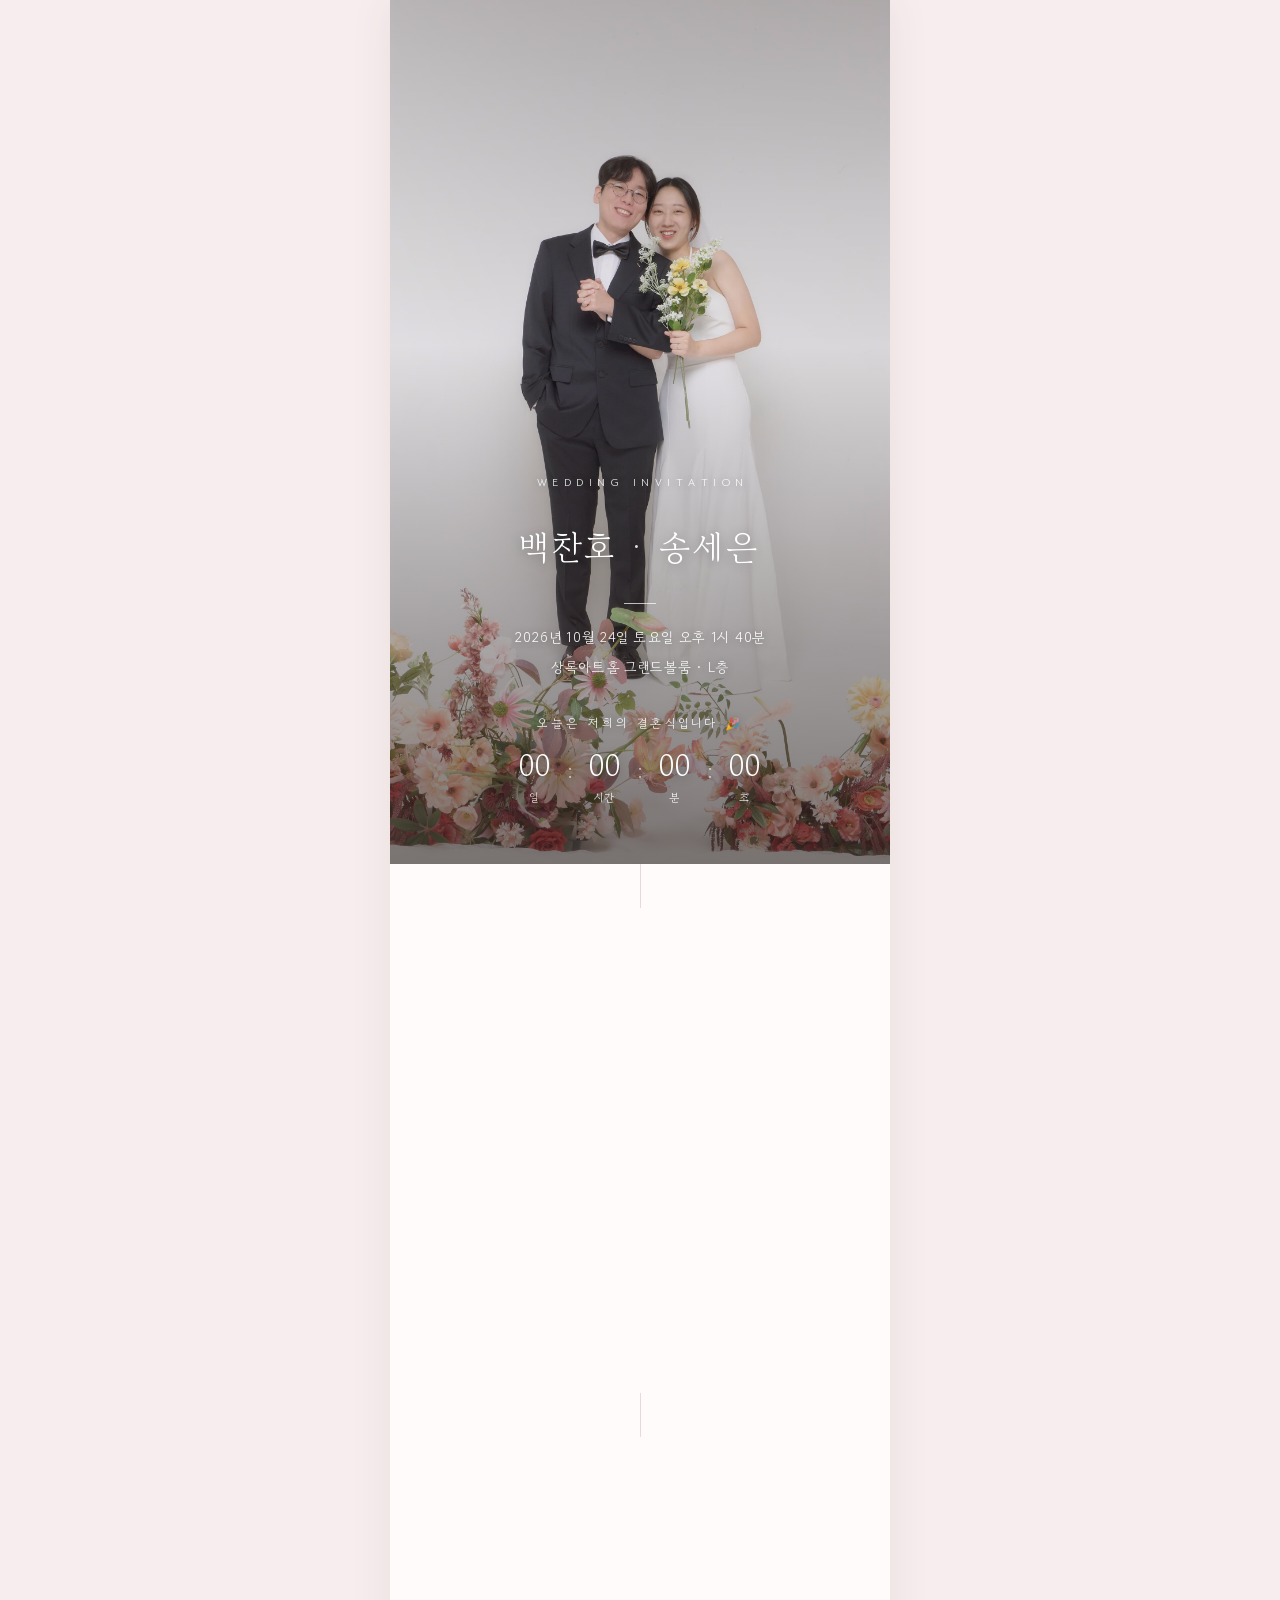
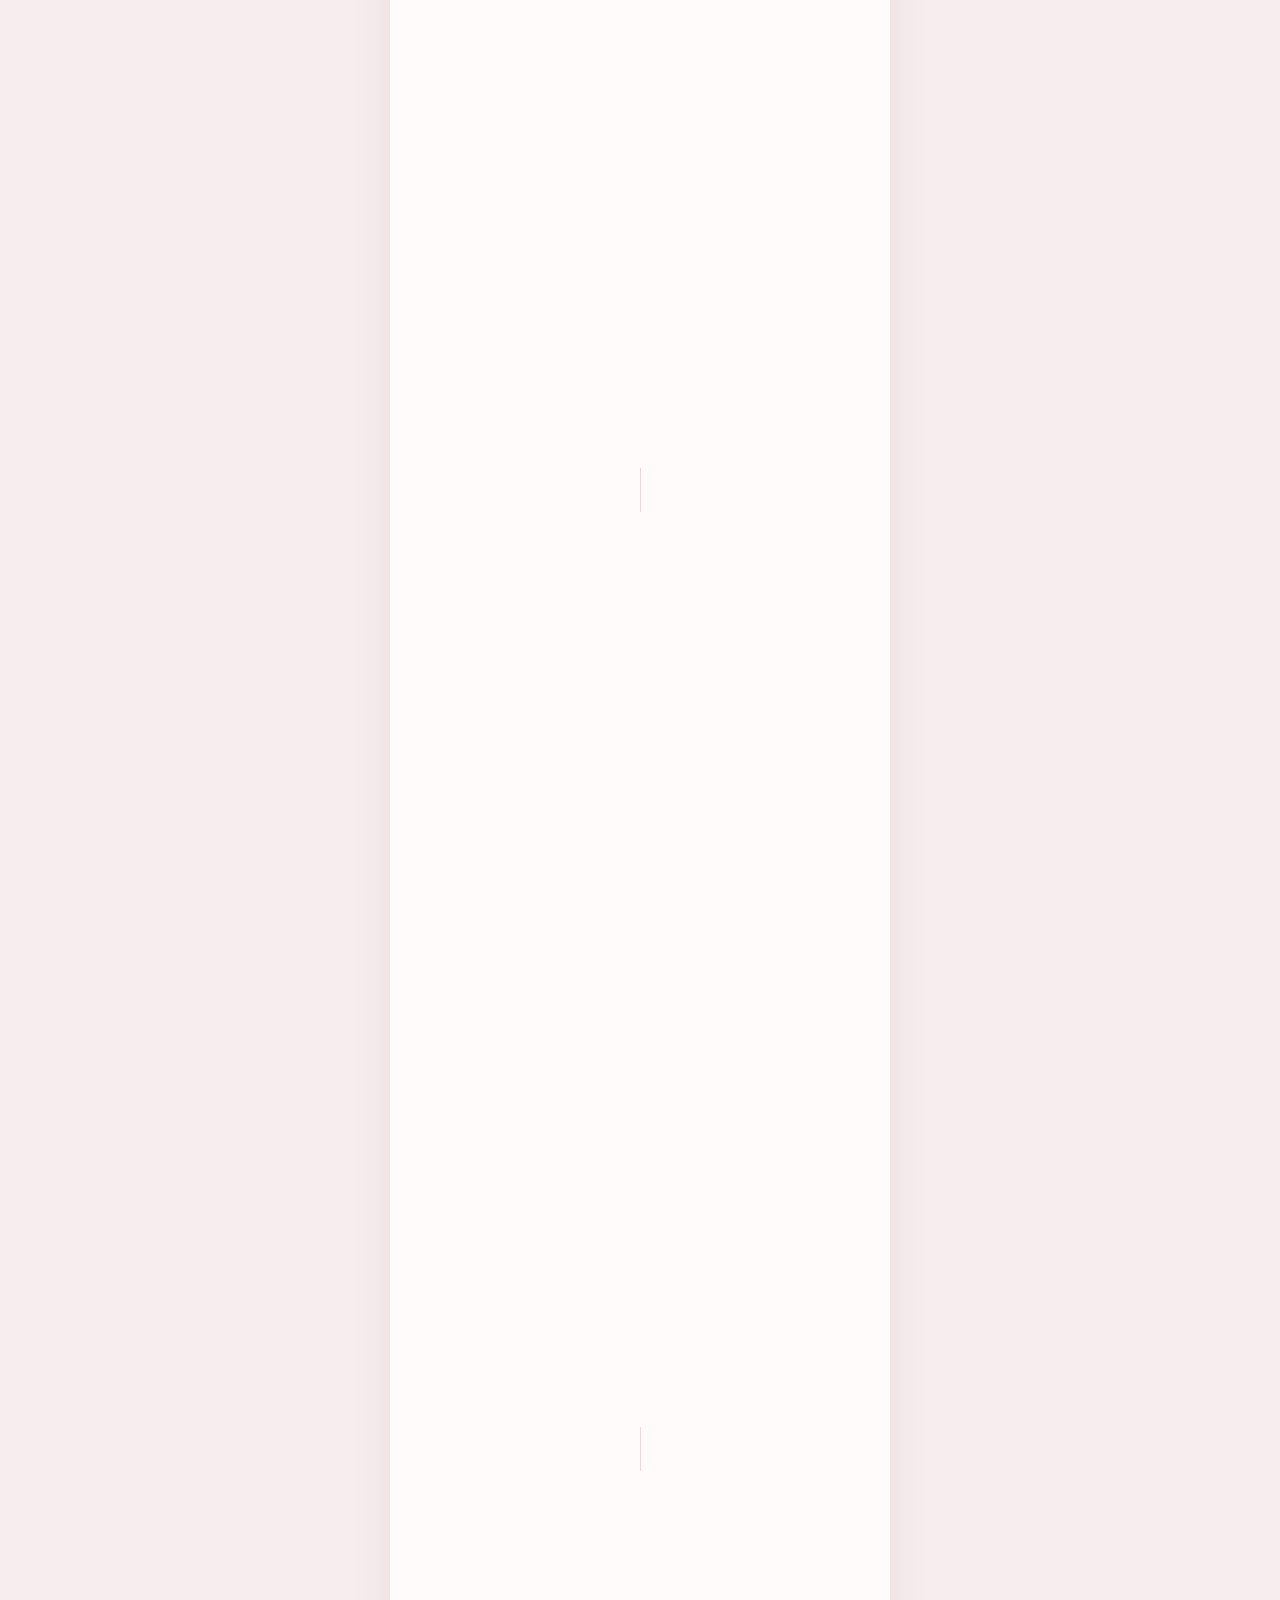
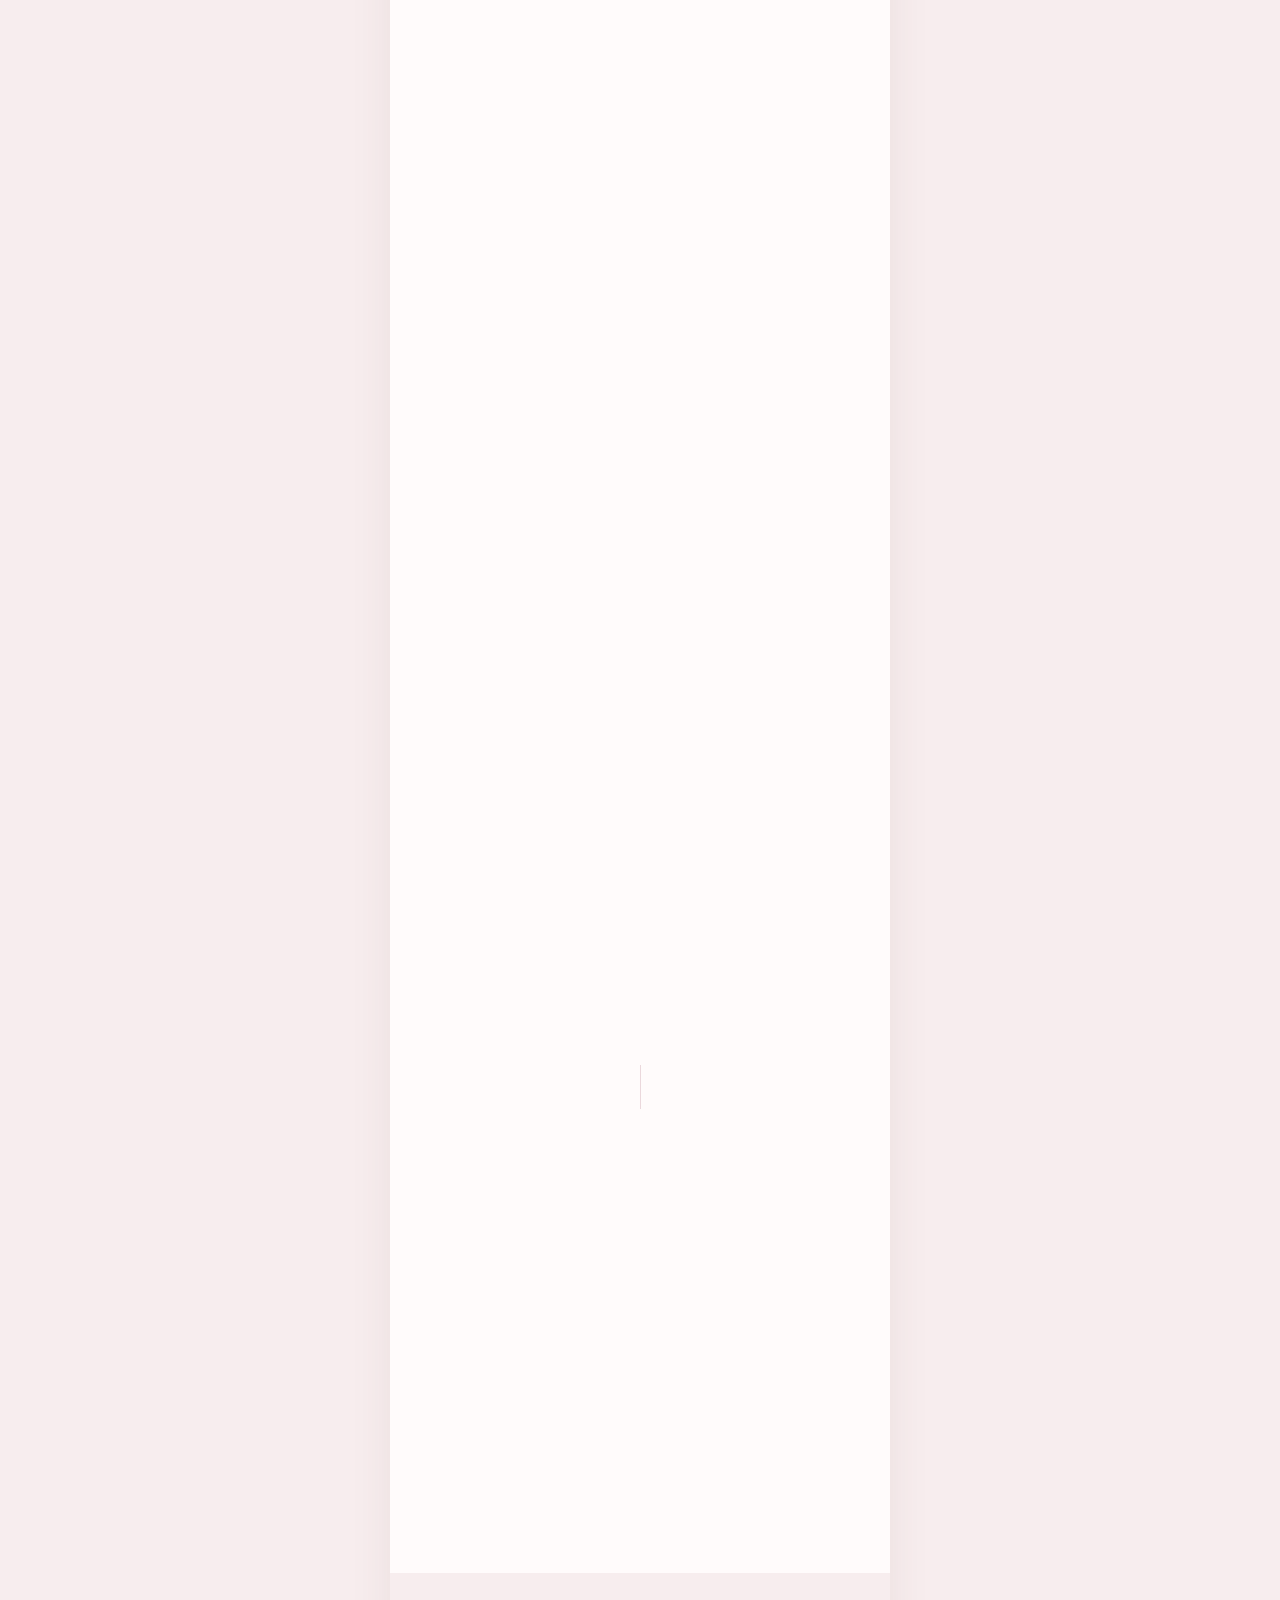
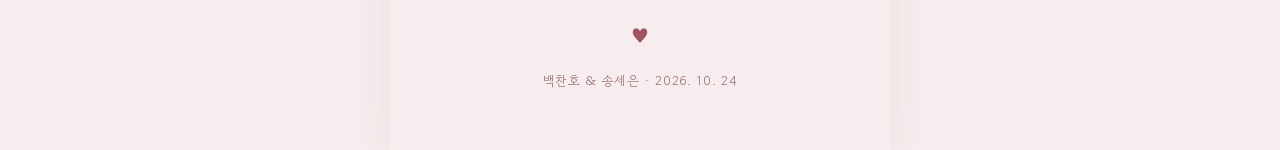
==== commit ff6c7b9b: "Add files via upload" ====
--- a/index.html
+++ b/index.html
@@ -191,6 +191,11 @@
         </div>
       </div>
     </div>
+
+    <p class="wreath-notice">
+      정중히 화환은 사양하오니<br>
+      너른 마음으로 양해 부탁드립니다.
+    </p>
   </section>
 
   <footer>
--- a/style.css
+++ b/style.css
@@ -31,6 +31,7 @@
 .hero{
   position:relative;
   min-height:96vh;
+  min-height:96svh;
   padding:0 28px;
   text-align:center;
   color:#fff;
@@ -238,12 +239,13 @@
   display:inline-flex;align-items:center;justify-content:center;gap:6px;
   margin-top:22px;
   text-decoration:none;
-  background:var(--accent);color:#fff;
+  background:var(--paper);color:var(--accent-deep);
+  border:1px solid var(--line);
   padding:13px 24px;border-radius:10px;
   font-size:14px;letter-spacing:.02em;
   transition:.15s;
 }
-.call-btn:active{background:var(--accent-deep)}
+.call-btn:active{background:var(--blush)}
 
 /* ── 갤러리 ── */
 .gallery{background:var(--cream)}
@@ -279,6 +281,13 @@
 .account .lead{
   text-align:center;font-size:14.5px;color:#5c5148;
   margin-bottom:30px;
+}
+.wreath-notice{
+  text-align:center;
+  margin-top:30px;padding-top:24px;
+  border-top:1px solid var(--line);
+  font-size:13.5px;color:var(--soft);
+  line-height:1.9;letter-spacing:.02em;
 }
 .acc-group{
   border:1px solid var(--line);border-radius:12px;
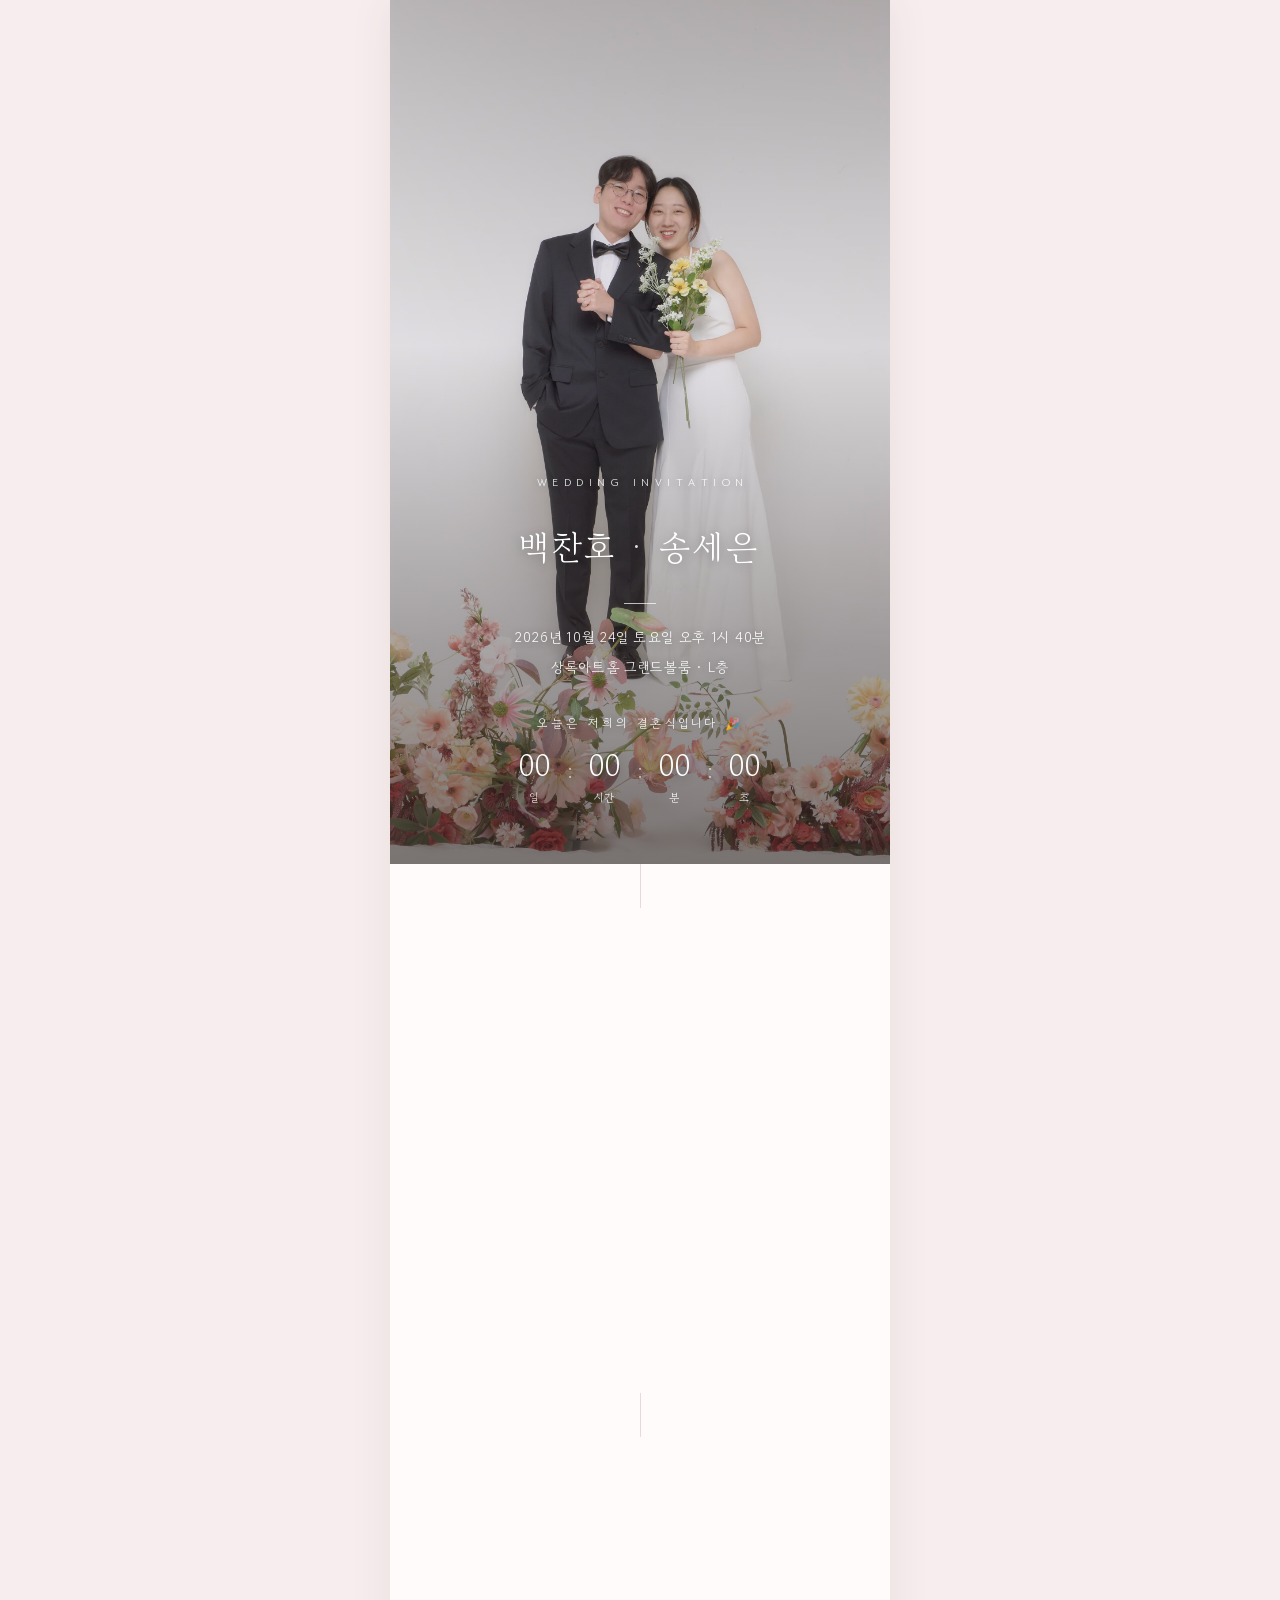
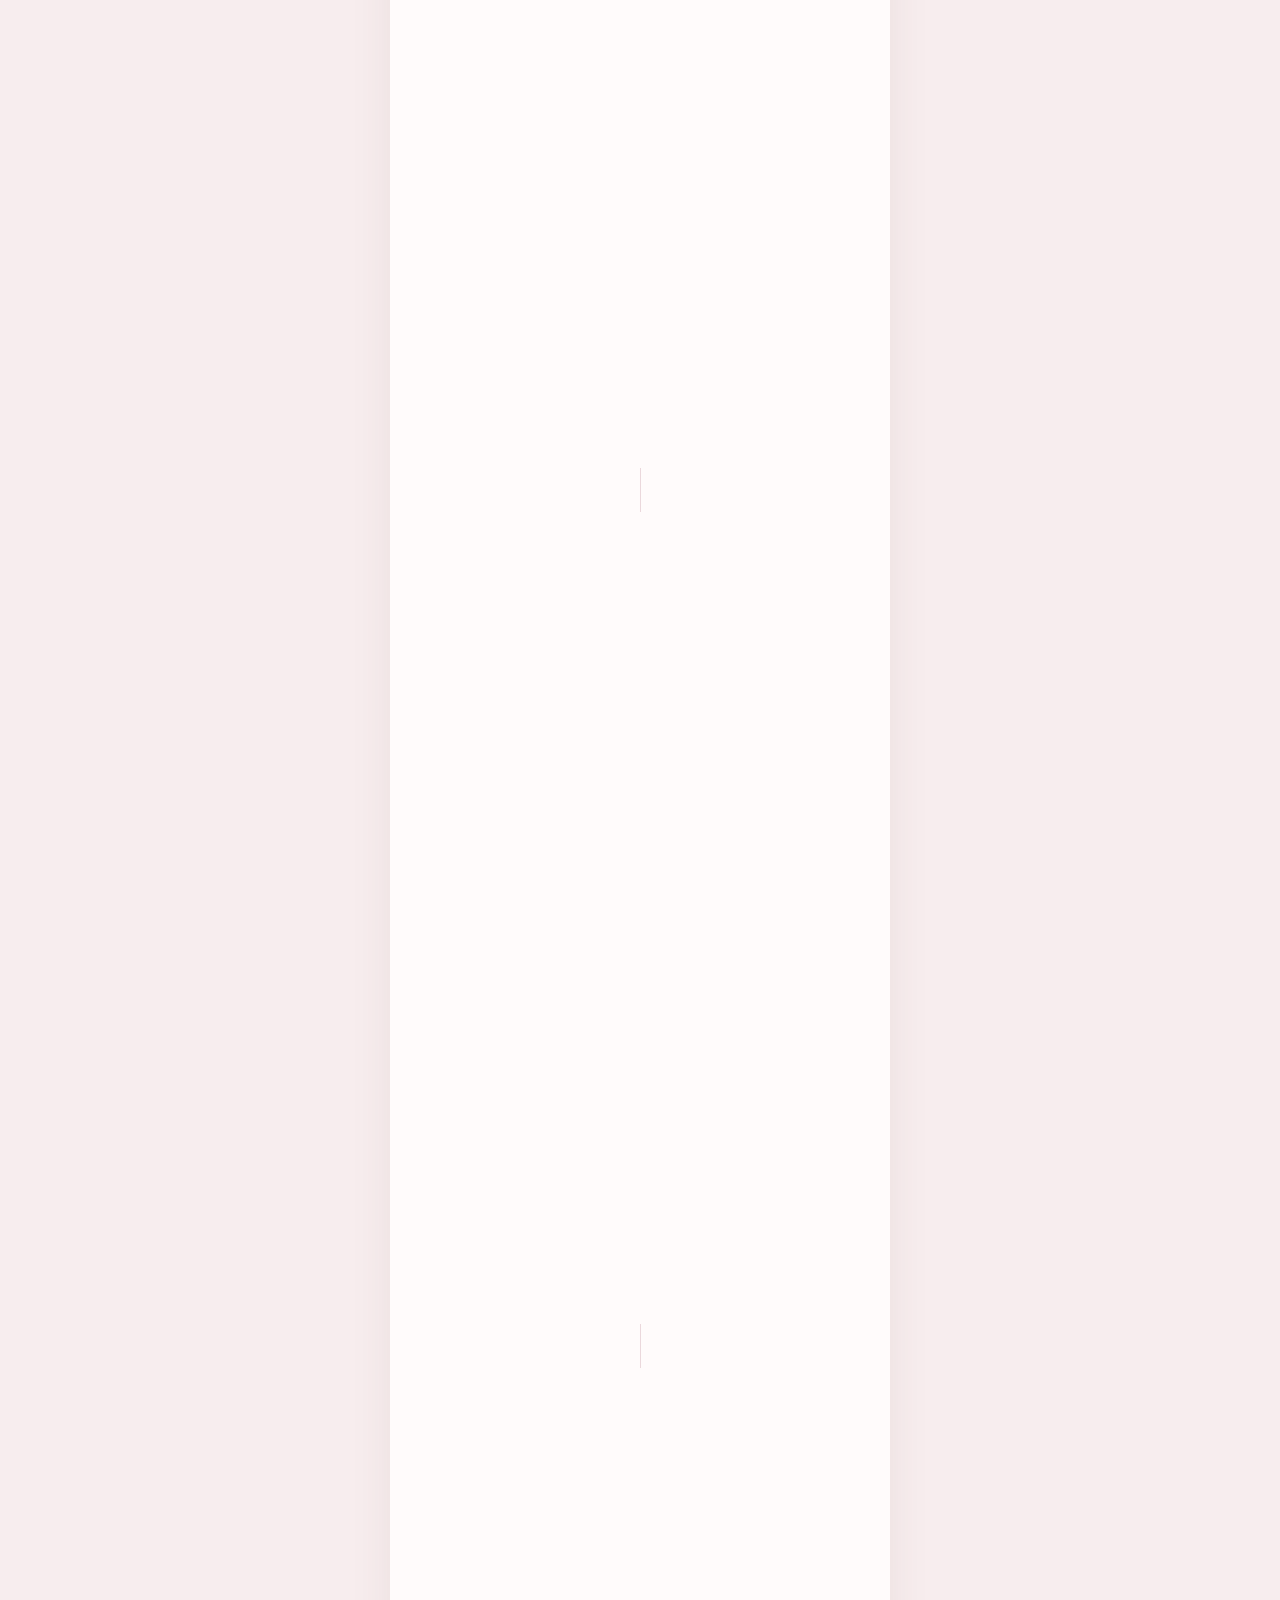
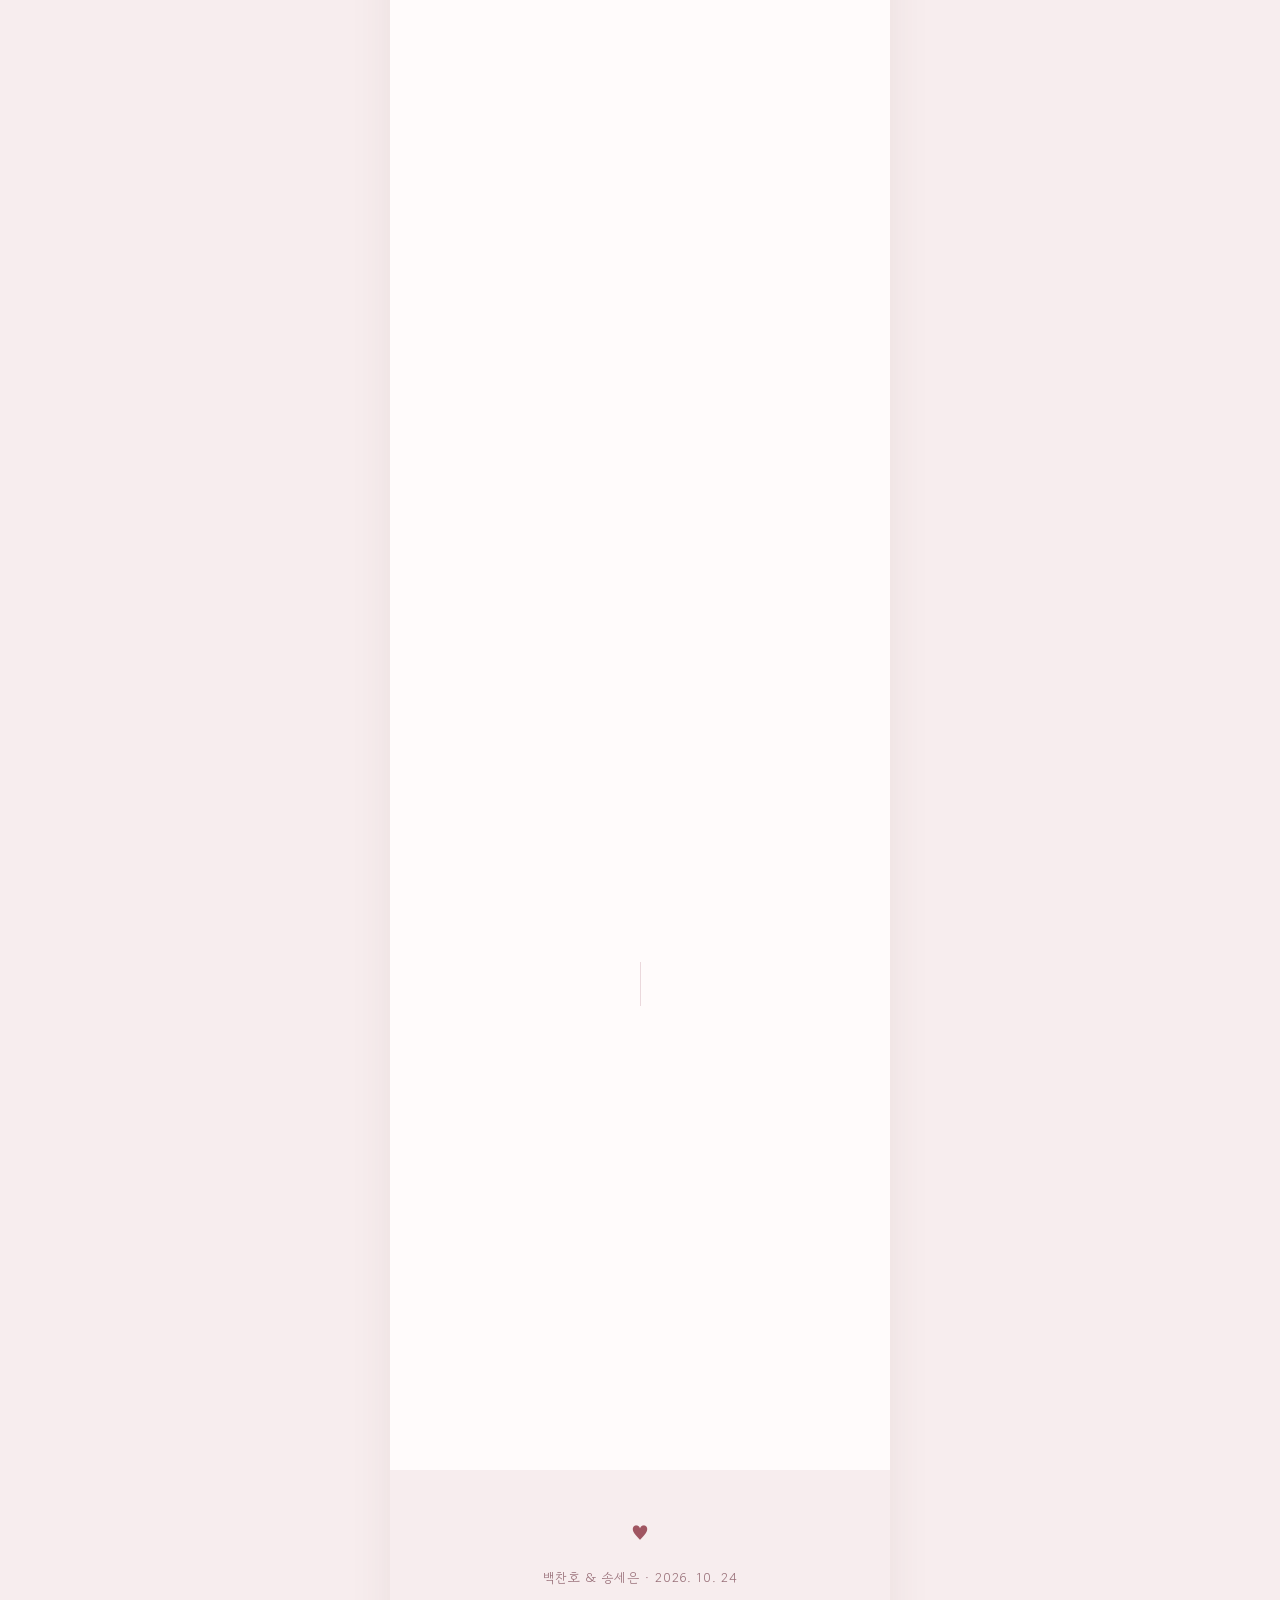
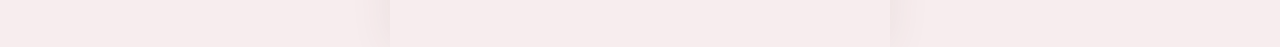
==== commit 3964c770: "Add files via upload" ====
--- a/index.html
+++ b/index.html
@@ -95,11 +95,11 @@
   <section class="gallery reveal">
     <div class="label">Gallery</div>
     <div class="grid" id="grid">
-      <div class="cell tall" data-src="photos/23.jpg"><img src="photos/23.jpg" alt="갤러리 사진" loading="lazy"></div>
+      <div class="cell" data-src="photos/23.jpg"><img src="photos/23.jpg" alt="갤러리 사진" loading="lazy"></div>
       <div class="cell" data-src="photos/60.jpg"><img src="photos/60.jpg" alt="갤러리 사진" loading="lazy"></div>
       <div class="cell" data-src="photos/65.jpg"><img src="photos/65.jpg" alt="갤러리 사진" loading="lazy"></div>
       <div class="cell" data-src="photos/75.jpg"><img src="photos/75.jpg" alt="갤러리 사진" loading="lazy"></div>
-      <div class="cell tall" data-src="photos/87.jpg"><img src="photos/87.jpg" alt="갤러리 사진" loading="lazy"></div>
+      <div class="cell wide" data-src="photos/87.jpg"><img src="photos/87.jpg" alt="갤러리 사진" loading="lazy"></div>
     </div>
   </section>
 
--- a/style.css
+++ b/style.css
@@ -261,7 +261,7 @@
   color:var(--soft);font-size:12px;cursor:pointer;
 }
 .grid .cell img{width:100%;height:100%;object-fit:cover;display:block}
-.grid .tall{grid-row:span 2;aspect-ratio:auto}
+.grid .wide{grid-column:span 2;aspect-ratio:2/1}
 
 /* 라이트박스 */
 .lightbox{
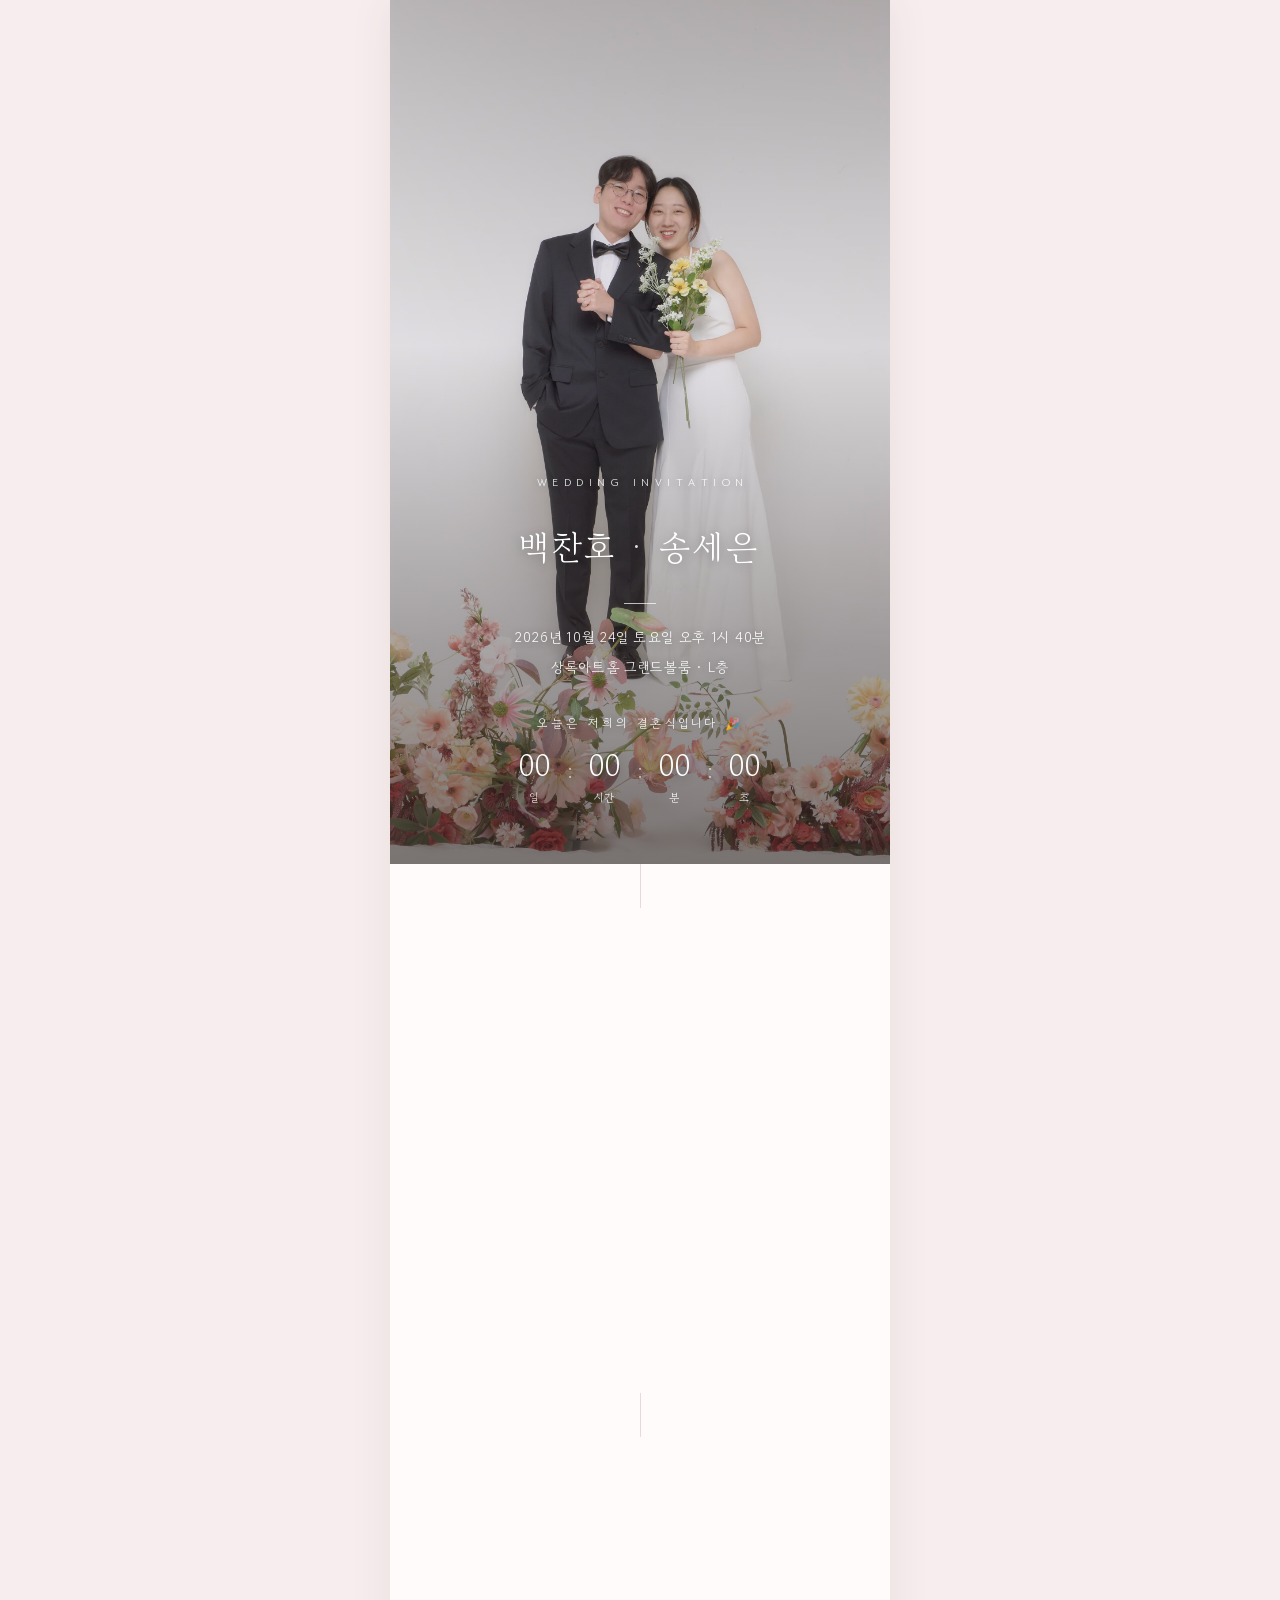
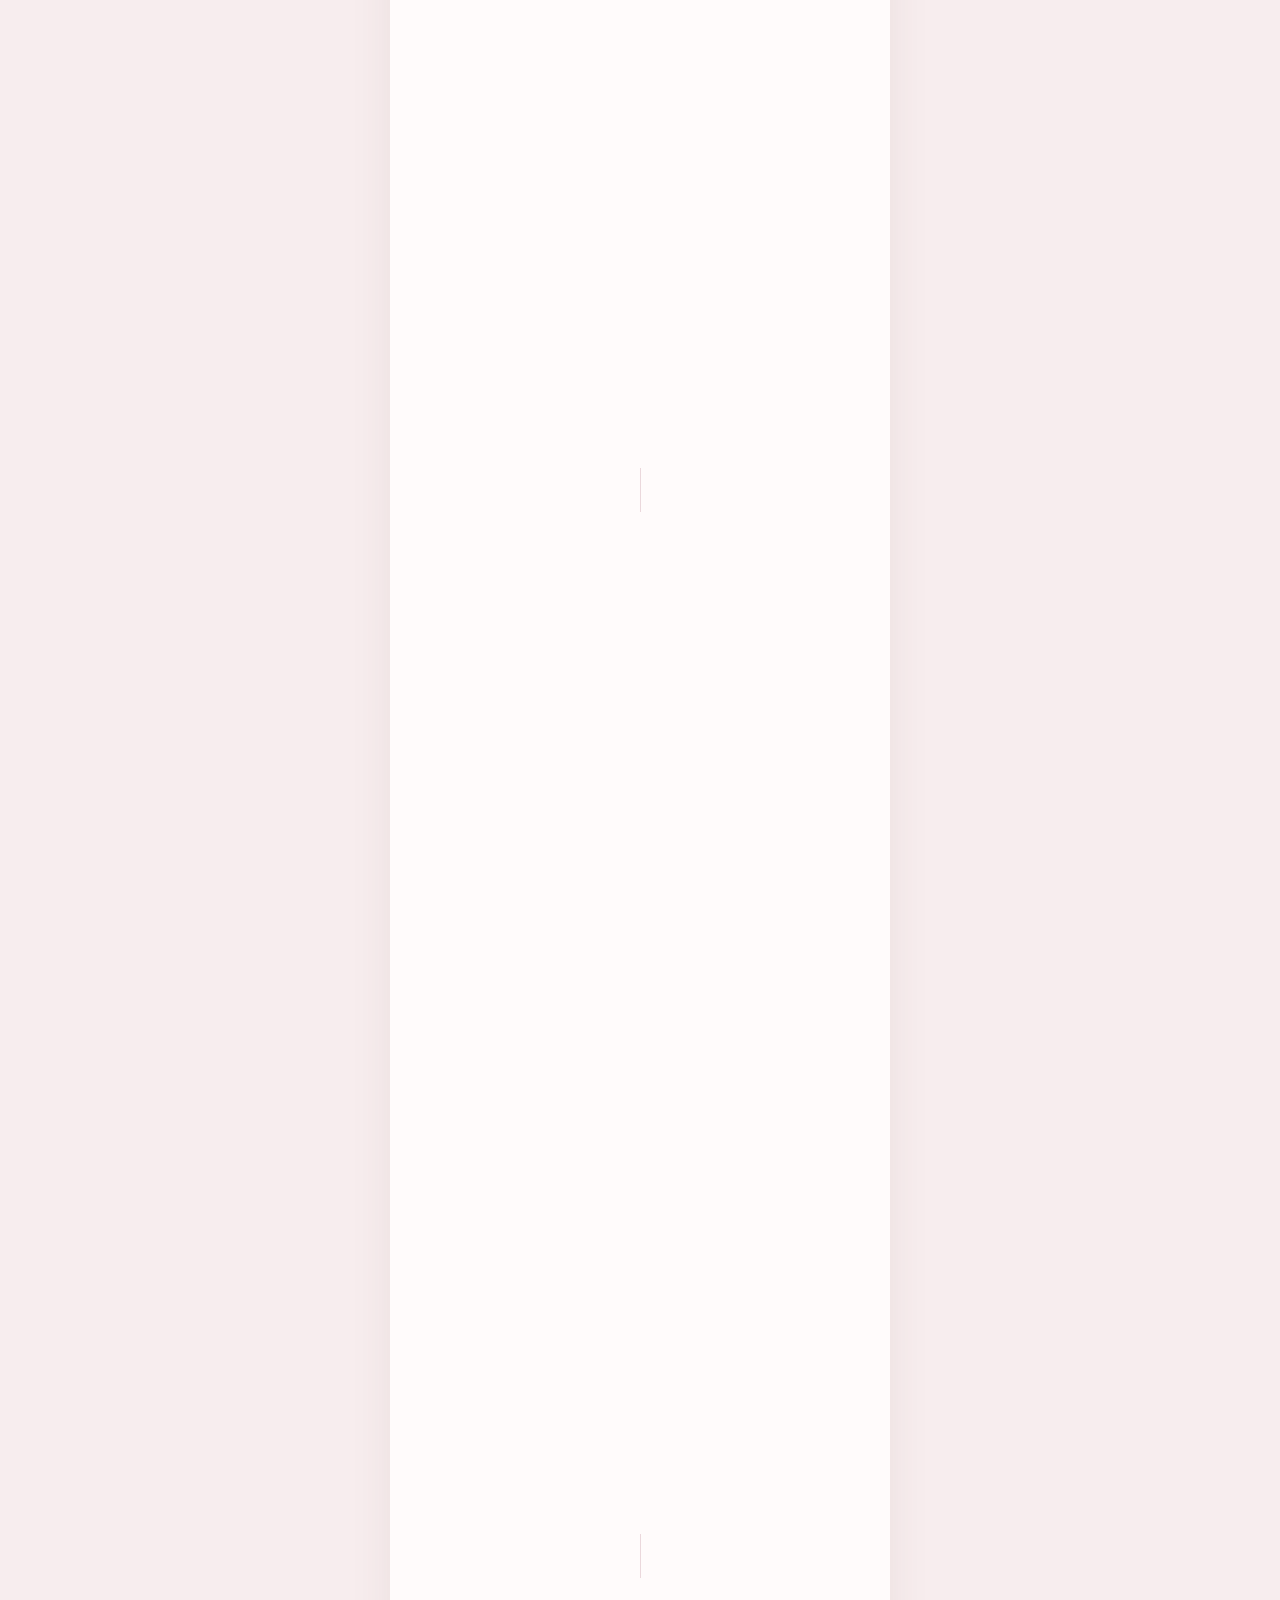
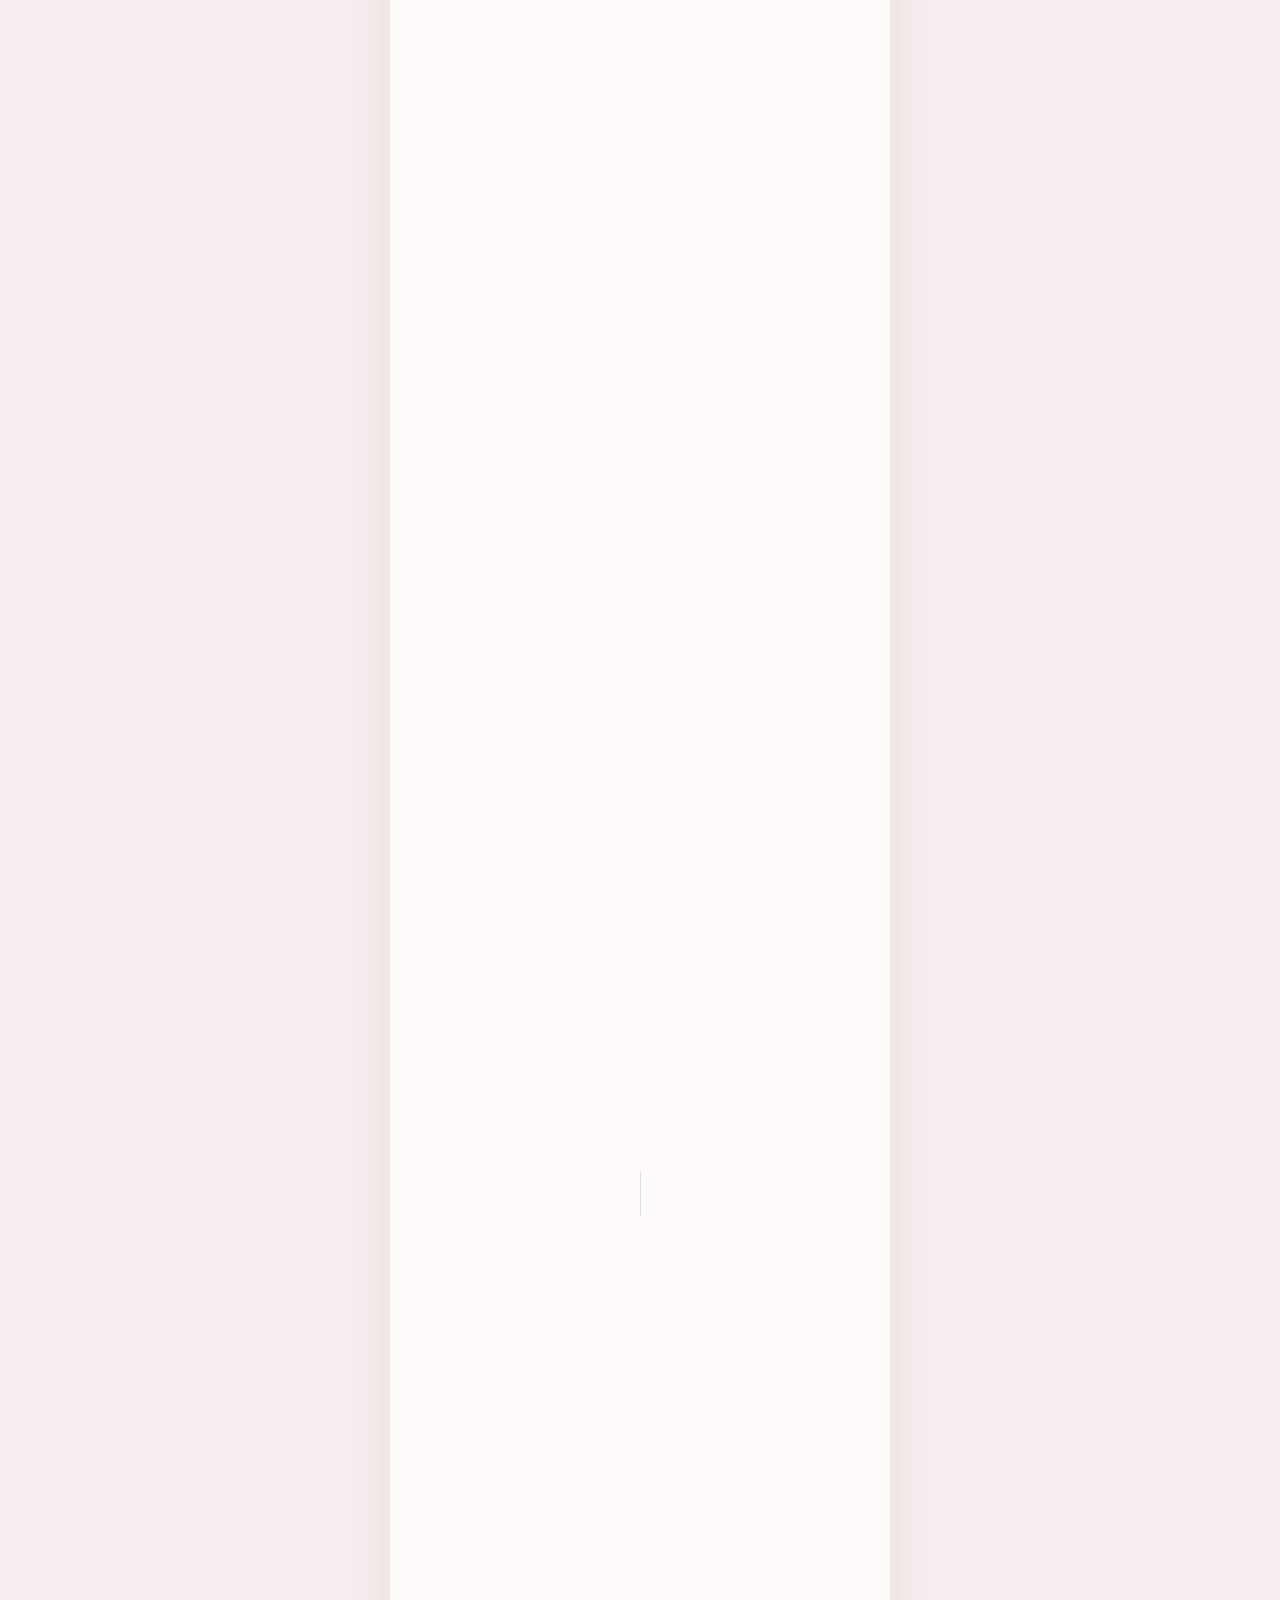
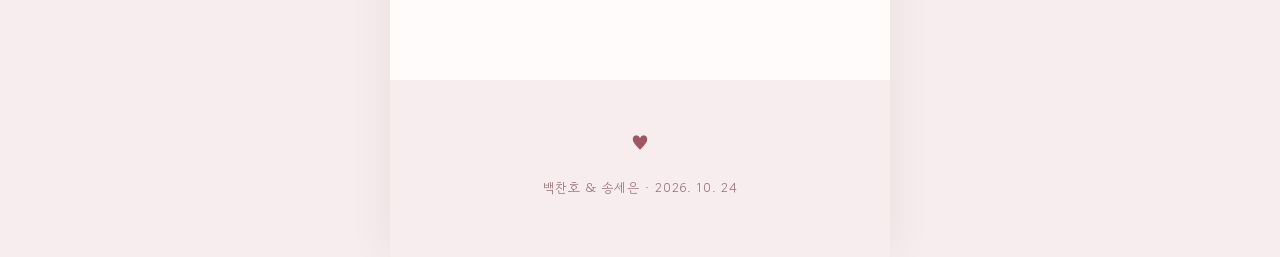
==== commit 56c226eb: "Add files via upload" ====
--- a/index.html
+++ b/index.html
@@ -99,7 +99,8 @@
       <div class="cell" data-src="photos/60.jpg"><img src="photos/60.jpg" alt="갤러리 사진" loading="lazy"></div>
       <div class="cell" data-src="photos/65.jpg"><img src="photos/65.jpg" alt="갤러리 사진" loading="lazy"></div>
       <div class="cell" data-src="photos/75.jpg"><img src="photos/75.jpg" alt="갤러리 사진" loading="lazy"></div>
-      <div class="cell wide" data-src="photos/87.jpg"><img src="photos/87.jpg" alt="갤러리 사진" loading="lazy"></div>
+      <div class="cell" data-src="photos/87.jpg"><img src="photos/87.jpg" alt="갤러리 사진" loading="lazy"></div>
+      <div class="cell" data-src="photos/21.jpg"><img src="photos/21.jpg" alt="갤러리 사진" loading="lazy"></div>
     </div>
   </section>
 
--- a/style.css
+++ b/style.css
@@ -255,13 +255,12 @@
   gap:8px;
 }
 .grid .cell{
-  aspect-ratio:1;border-radius:8px;overflow:hidden;
+  aspect-ratio:3/4;border-radius:8px;overflow:hidden;
   background:linear-gradient(160deg,var(--blush),#d3b3ba);
   display:flex;align-items:center;justify-content:center;
   color:var(--soft);font-size:12px;cursor:pointer;
 }
 .grid .cell img{width:100%;height:100%;object-fit:cover;display:block}
-.grid .wide{grid-column:span 2;aspect-ratio:2/1}
 
 /* 라이트박스 */
 .lightbox{
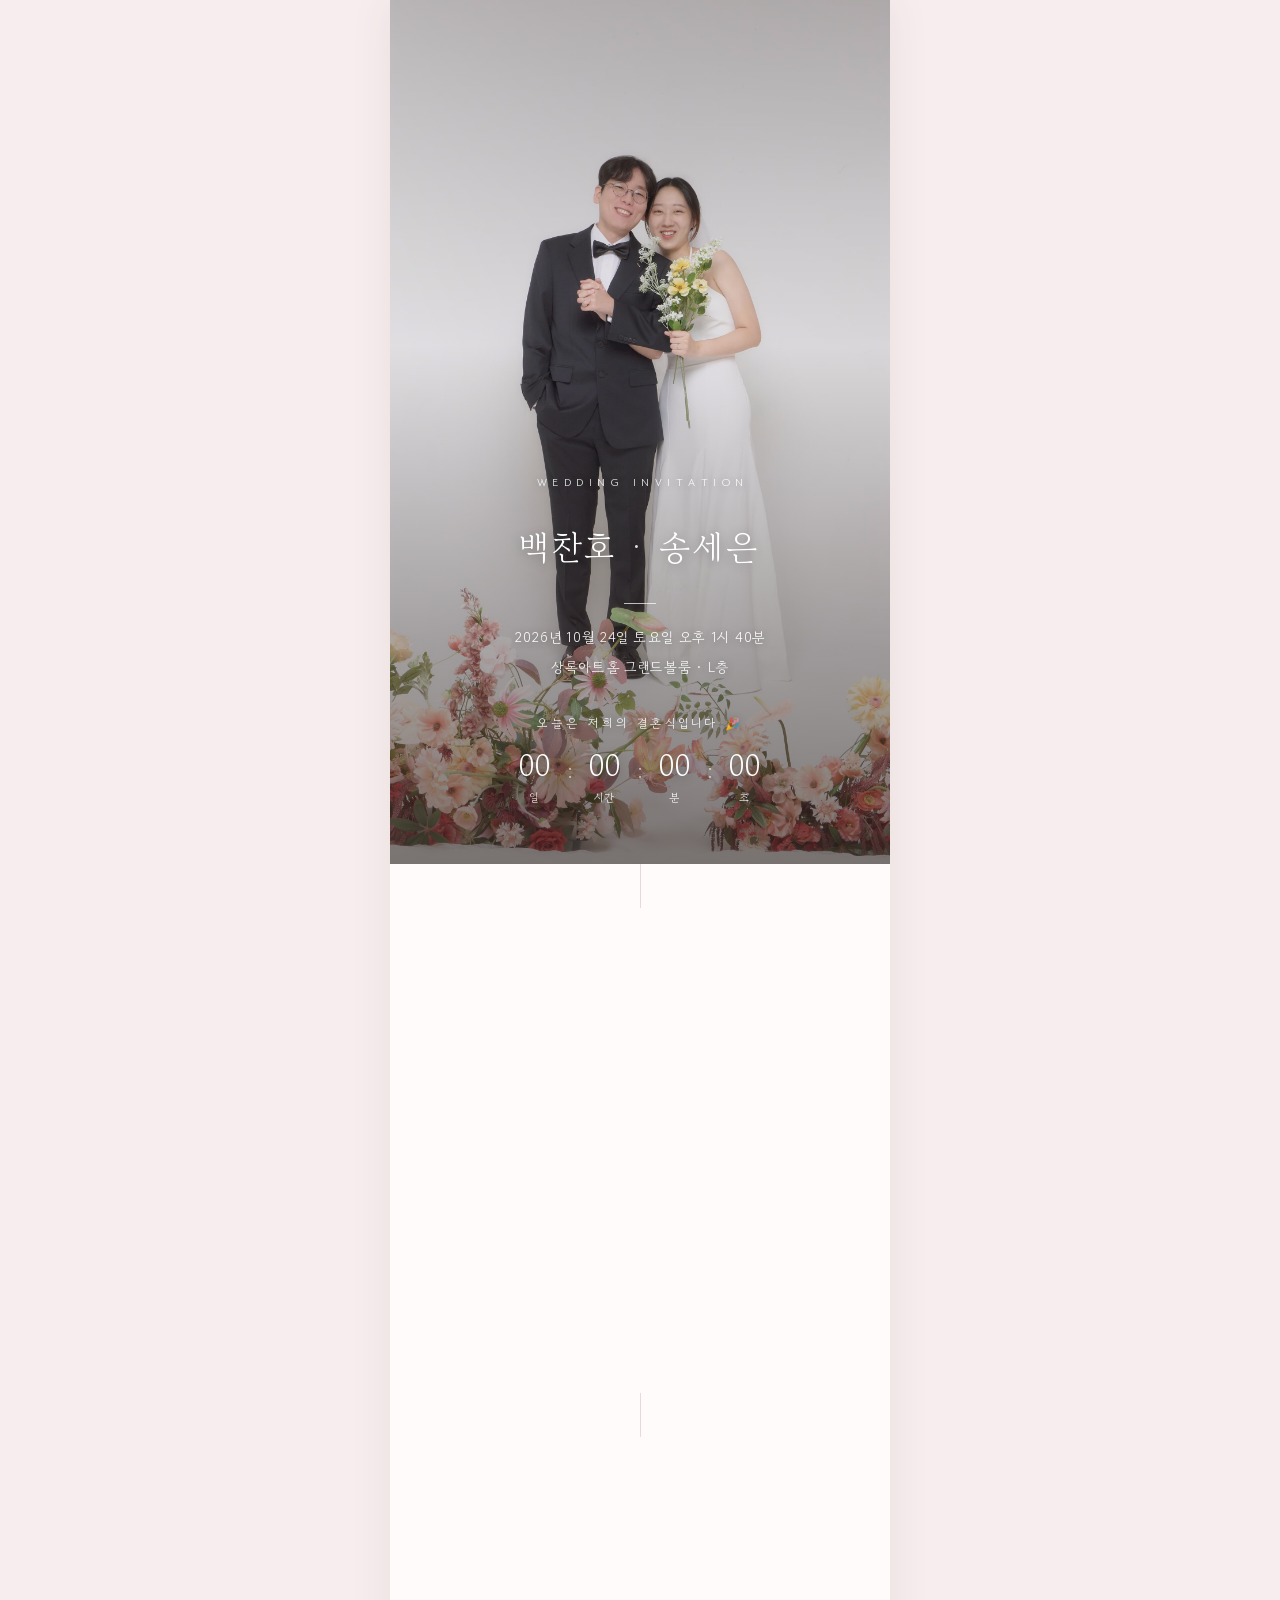
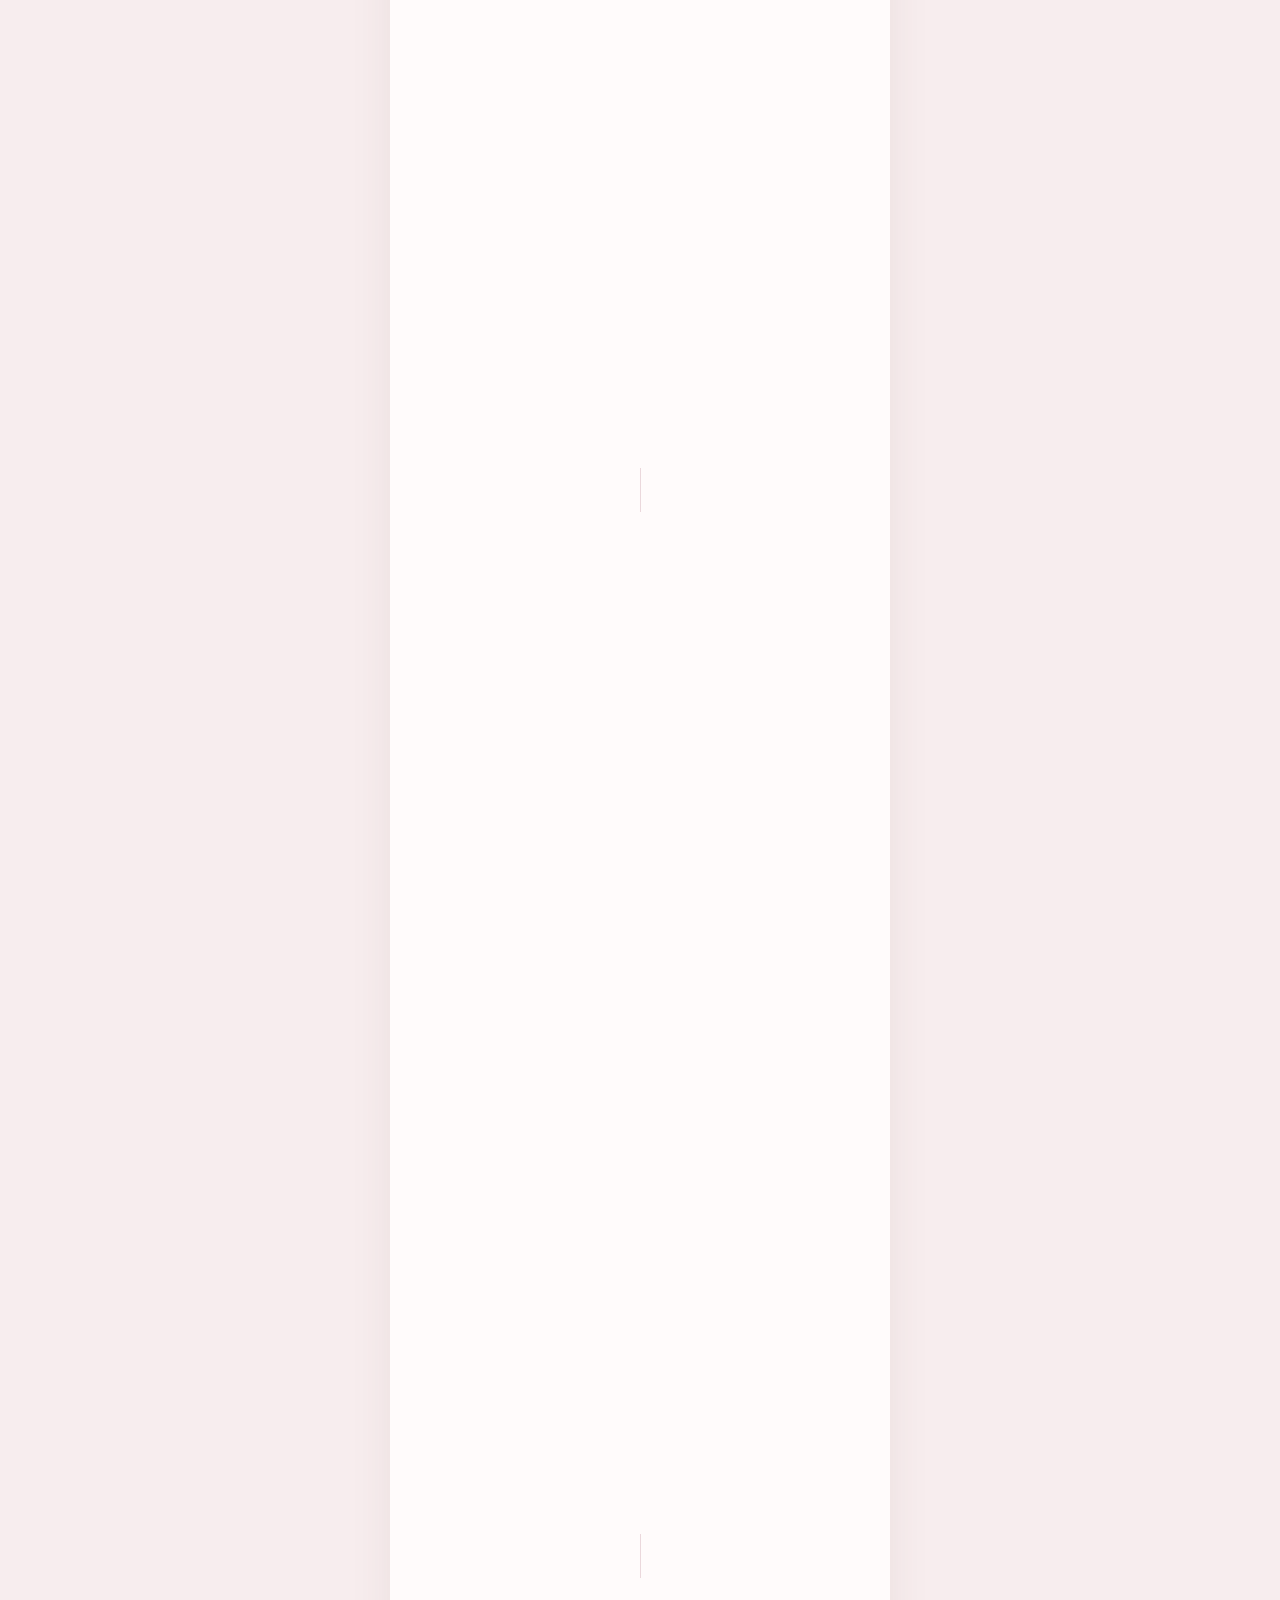
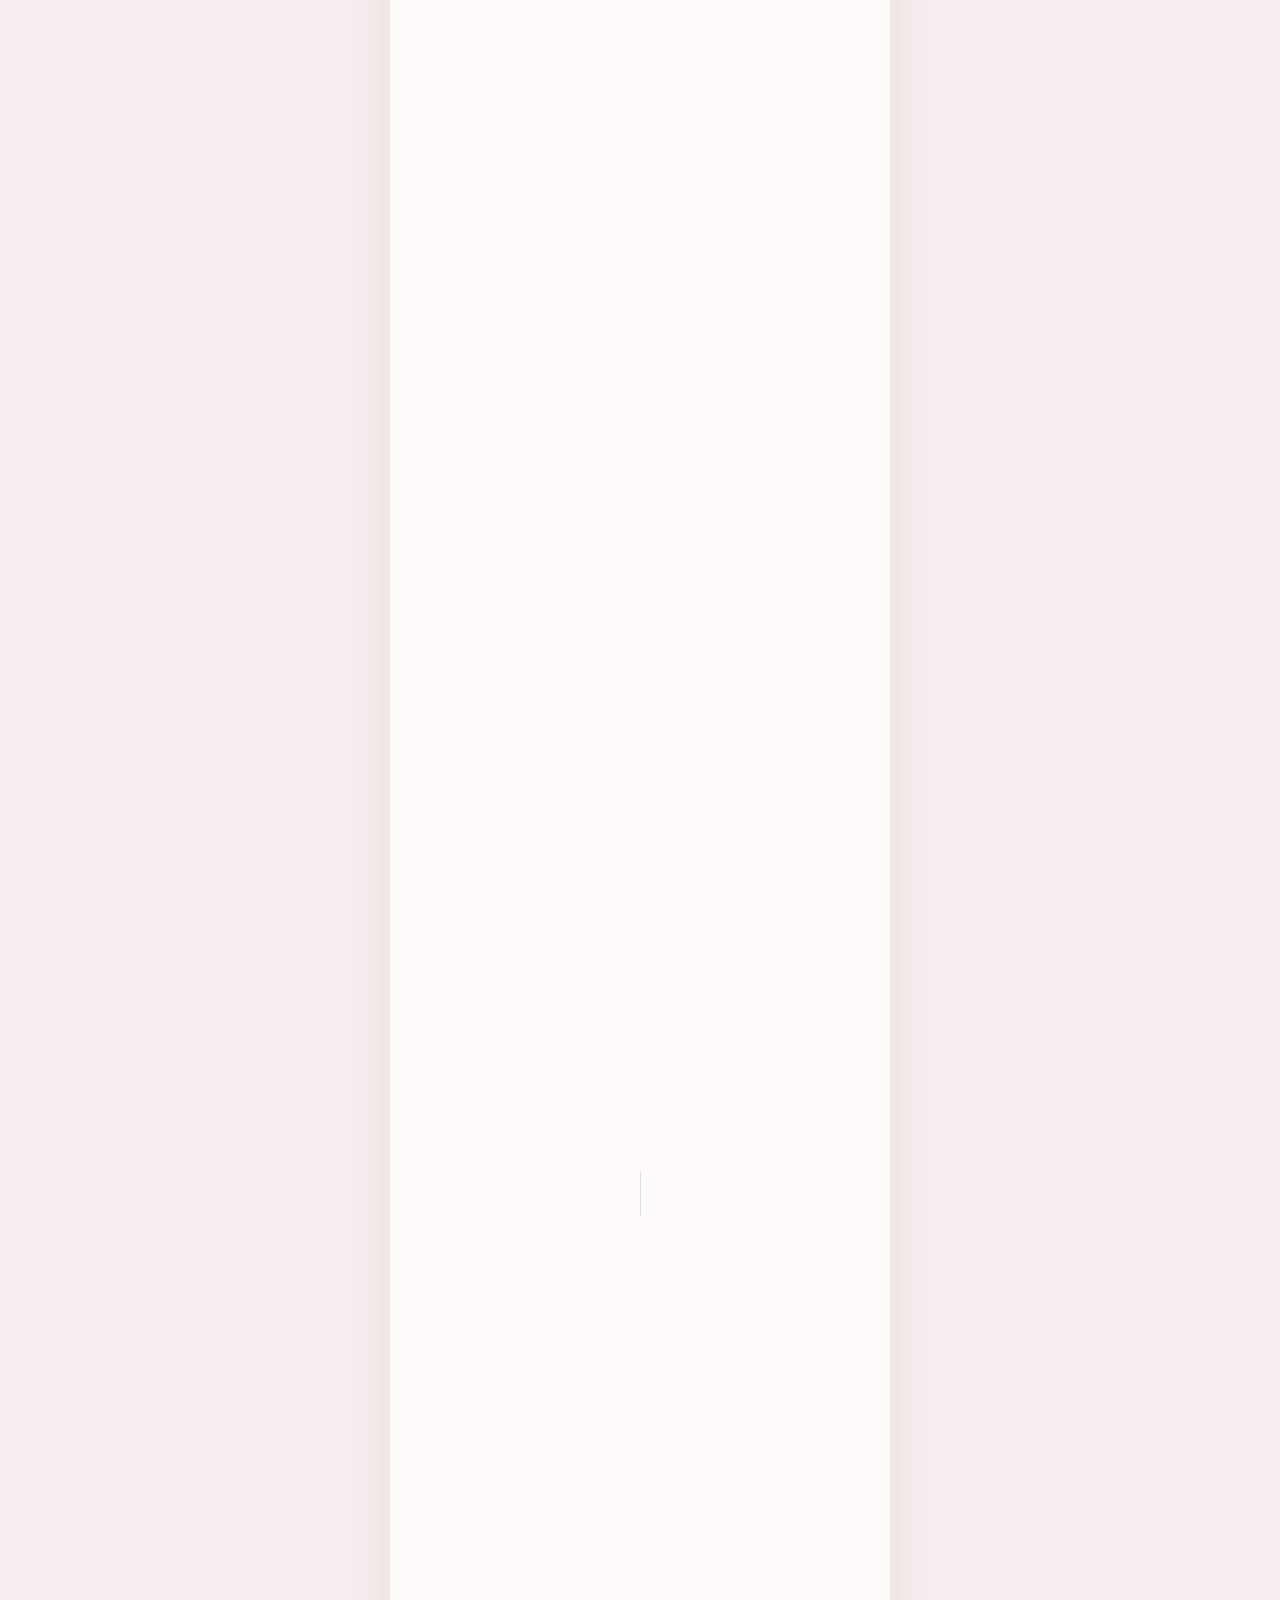
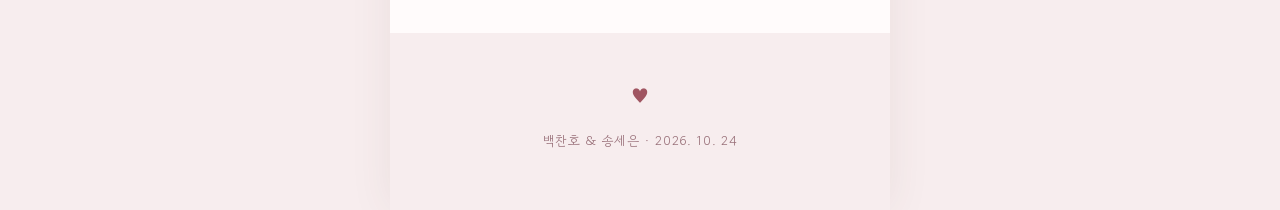
==== commit e4a59e6f: "Add files via upload" ====
--- a/index.html
+++ b/index.html
@@ -9,7 +9,7 @@
 <!-- 카톡 공유 미리보기 -->
 <meta property="og:type" content="website">
 <meta property="og:title" content="백찬호 ♥ 송세은 결혼합니다">
-<meta property="og:description" content="2026년 10월 24일 토요일 오후 1시 40분 · 상록아트홀 그랜드볼룸">
+<meta property="og:description" content="2026.10.24 토 오후 1시 40분 · 상록아트홀">
 <meta property="og:image" content="https://bch-sse.github.io/oct-our-wedding/photos/21.jpg">
 <meta property="og:url" content="https://bch-sse.github.io/oct-our-wedding/">
 
@@ -18,7 +18,7 @@
 <link href="https://fonts.googleapis.com/css2?family=Gowun+Batang:wght@400;700&family=Gowun+Dodum&display=swap" rel="stylesheet">
 
 <!-- 카카오맵 SDK (JavaScript 키 적용됨) -->
-<script src="//dapi.kakao.com/v2/maps/sdk.js?appkey=fc96f2b0bfeb8deb82e54b97a297e946&libraries=services&autoload=false"></script>
+<script src="//dapi.kakao.com/v2/maps/sdk.js?appkey=fc96f2b0bfeb8deb82e54b97a297e946&libraries=services&autoload=false" onerror="window.__kakaoFailed=true"></script>
 
 <!-- 스타일 -->
 <link rel="stylesheet" href="style.css">
@@ -100,7 +100,7 @@
       <div class="cell" data-src="photos/65.jpg"><img src="photos/65.jpg" alt="갤러리 사진" loading="lazy"></div>
       <div class="cell" data-src="photos/75.jpg"><img src="photos/75.jpg" alt="갤러리 사진" loading="lazy"></div>
       <div class="cell" data-src="photos/87.jpg"><img src="photos/87.jpg" alt="갤러리 사진" loading="lazy"></div>
-      <div class="cell" data-src="photos/21.jpg"><img src="photos/21.jpg" alt="갤러리 사진" loading="lazy"></div>
+      <div class="cell" data-src="photos/100.jpg"><img src="photos/100.jpg" alt="갤러리 사진" loading="lazy"></div>
     </div>
   </section>
 
@@ -139,14 +139,13 @@
         <p>동시 950대 주차 가능</p>
       </div>
     </div>
-    <a class="call-btn" href="tel:0225645757">📞 예식장 전화 02-564-5757</a>
+    <a class="call-btn" href="tel:025645757">📞 예식장 전화 02-564-5757</a>
   </section>
 
   <div class="divider"></div>
 
   <!-- 계좌 -->
   <section class="account reveal">
-    <div class="label">Gift</div>
     <p class="lead">참석이 어려우신 분들을 위해<br>마음 전하실 곳을 안내드립니다.</p>
 
     <div class="acc-group">
@@ -156,17 +155,24 @@
       <div class="acc-body">
         <div class="acc-row">
           <div>
+            <div class="who">아버지 · 백창일</div>
+            <div class="num">○○은행 000-000-000000</div>
+          </div>
+          <button class="copy-btn" onclick="copyAcc(this,'000000000000')">복사</button>
+        </div>
+        <div class="acc-row">
+          <div>
+            <div class="who">어머니 · 문보옥</div>
+            <div class="num">○○은행 000-000-000000</div>
+          </div>
+          <button class="copy-btn" onclick="copyAcc(this,'000000000000')">복사</button>
+        </div>
+        <div class="acc-row">
+          <div>
             <div class="who">신랑 · 백찬호</div>
             <div class="num">○○은행 000-000-000000</div>
           </div>
           <button class="copy-btn" onclick="copyAcc(this,'000000000000')">복사</button>
-        </div>
-        <div class="acc-row">
-          <div>
-            <div class="who">아버지 · 백창일</div>
-            <div class="num">○○은행 123-456-789013</div>
-          </div>
-          <button class="copy-btn" onclick="copyAcc(this,'123456789013')">복사</button>
         </div>
       </div>
     </div>
@@ -178,23 +184,30 @@
       <div class="acc-body">
         <div class="acc-row">
           <div>
+            <div class="who">아버지 · 송필근</div>
+            <div class="num">국민 220240-22-0410</div>
+          </div>
+          <button class="copy-btn" onclick="copyAcc(this,'220240220410')">복사</button>
+        </div>
+        <div class="acc-row">
+          <div>
+            <div class="who">어머니 · 장상해</div>
+            <div class="num">농협 181-02-206295</div>
+          </div>
+          <button class="copy-btn" onclick="copyAcc(this,'18102206295')">복사</button>
+        </div>
+        <div class="acc-row">
+          <div>
             <div class="who">신부 · 송세은</div>
-            <div class="num">○○은행 000-000-000000</div>
-          </div>
-          <button class="copy-btn" onclick="copyAcc(this,'000000000000')">복사</button>
-        </div>
-        <div class="acc-row">
-          <div>
-            <div class="who">아버지 · 송필근</div>
-            <div class="num">○○은행 987-654-321099</div>
-          </div>
-          <button class="copy-btn" onclick="copyAcc(this,'987654321099')">복사</button>
+            <div class="num">신한 110-469-727310</div>
+          </div>
+          <button class="copy-btn" onclick="copyAcc(this,'110469727310')">복사</button>
         </div>
       </div>
     </div>
 
     <p class="wreath-notice">
-      정중히 화환은 사양하오니<br>
+      화환은 정중히 사양하오니<br>
       너른 마음으로 양해 부탁드립니다.
     </p>
   </section>
@@ -209,7 +222,9 @@
 <!-- 라이트박스 -->
 <div class="lightbox" id="lb" onclick="closeLb(event)">
   <button class="close" onclick="closeLb(event)">×</button>
+  <button class="lb-nav lb-prev" onclick="navLb(event,-1)" aria-label="이전 사진">‹</button>
   <img id="lb-img" src="" alt="">
+  <button class="lb-nav lb-next" onclick="navLb(event,1)" aria-label="다음 사진">›</button>
 </div>
 
 
--- a/style.css
+++ b/style.css
@@ -273,7 +273,19 @@
 .lightbox .close{
   position:absolute;top:20px;right:24px;
   color:#fff;font-size:30px;background:none;border:none;cursor:pointer;
-}
+  z-index:2;
+}
+.lb-nav{
+  position:absolute;top:50%;transform:translateY(-50%);
+  background:rgba(255,255,255,.12);border:none;color:#fff;
+  width:44px;height:44px;border-radius:50%;
+  font-size:28px;line-height:1;cursor:pointer;
+  display:flex;align-items:center;justify-content:center;
+  z-index:2;transition:.15s;
+}
+.lb-nav:active{background:rgba(255,255,255,.28)}
+.lb-prev{left:16px}
+.lb-next{right:16px}
 
 /* ── 계좌 ── */
 .account{background:var(--paper)}
